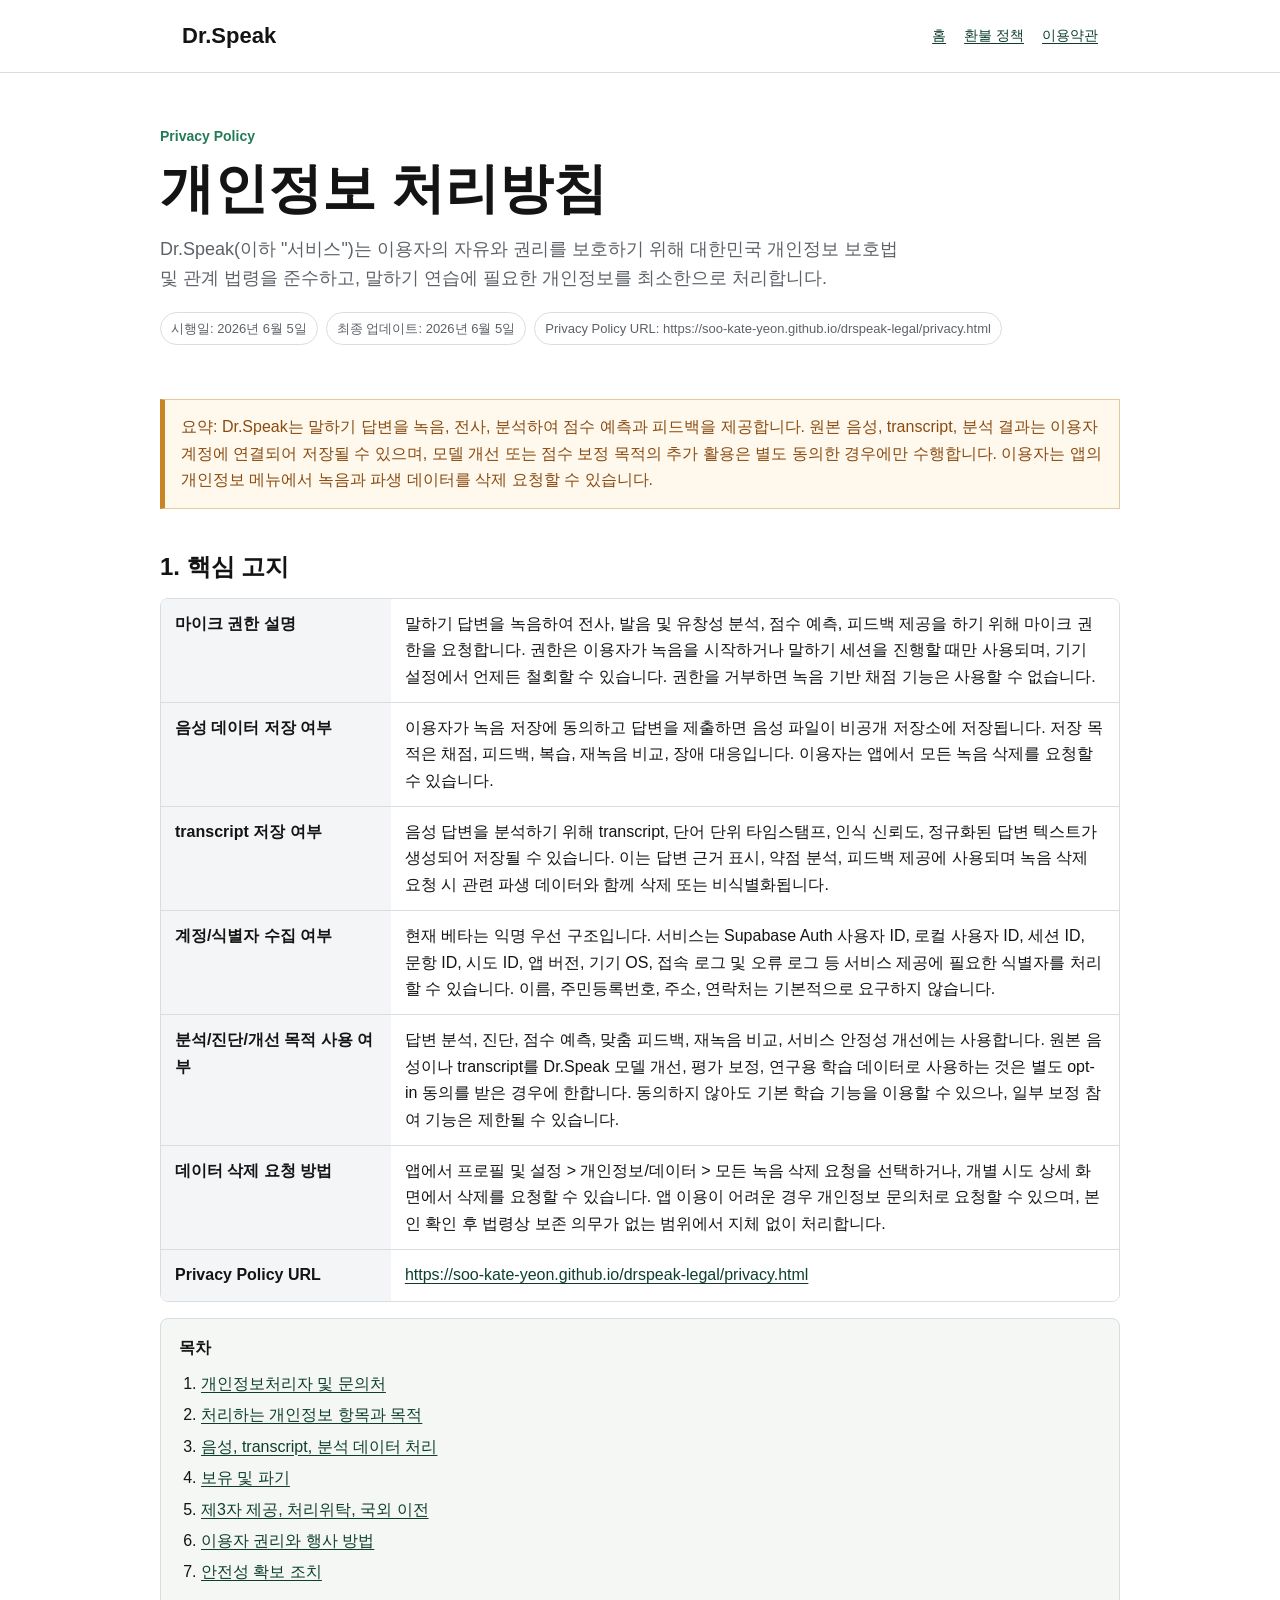
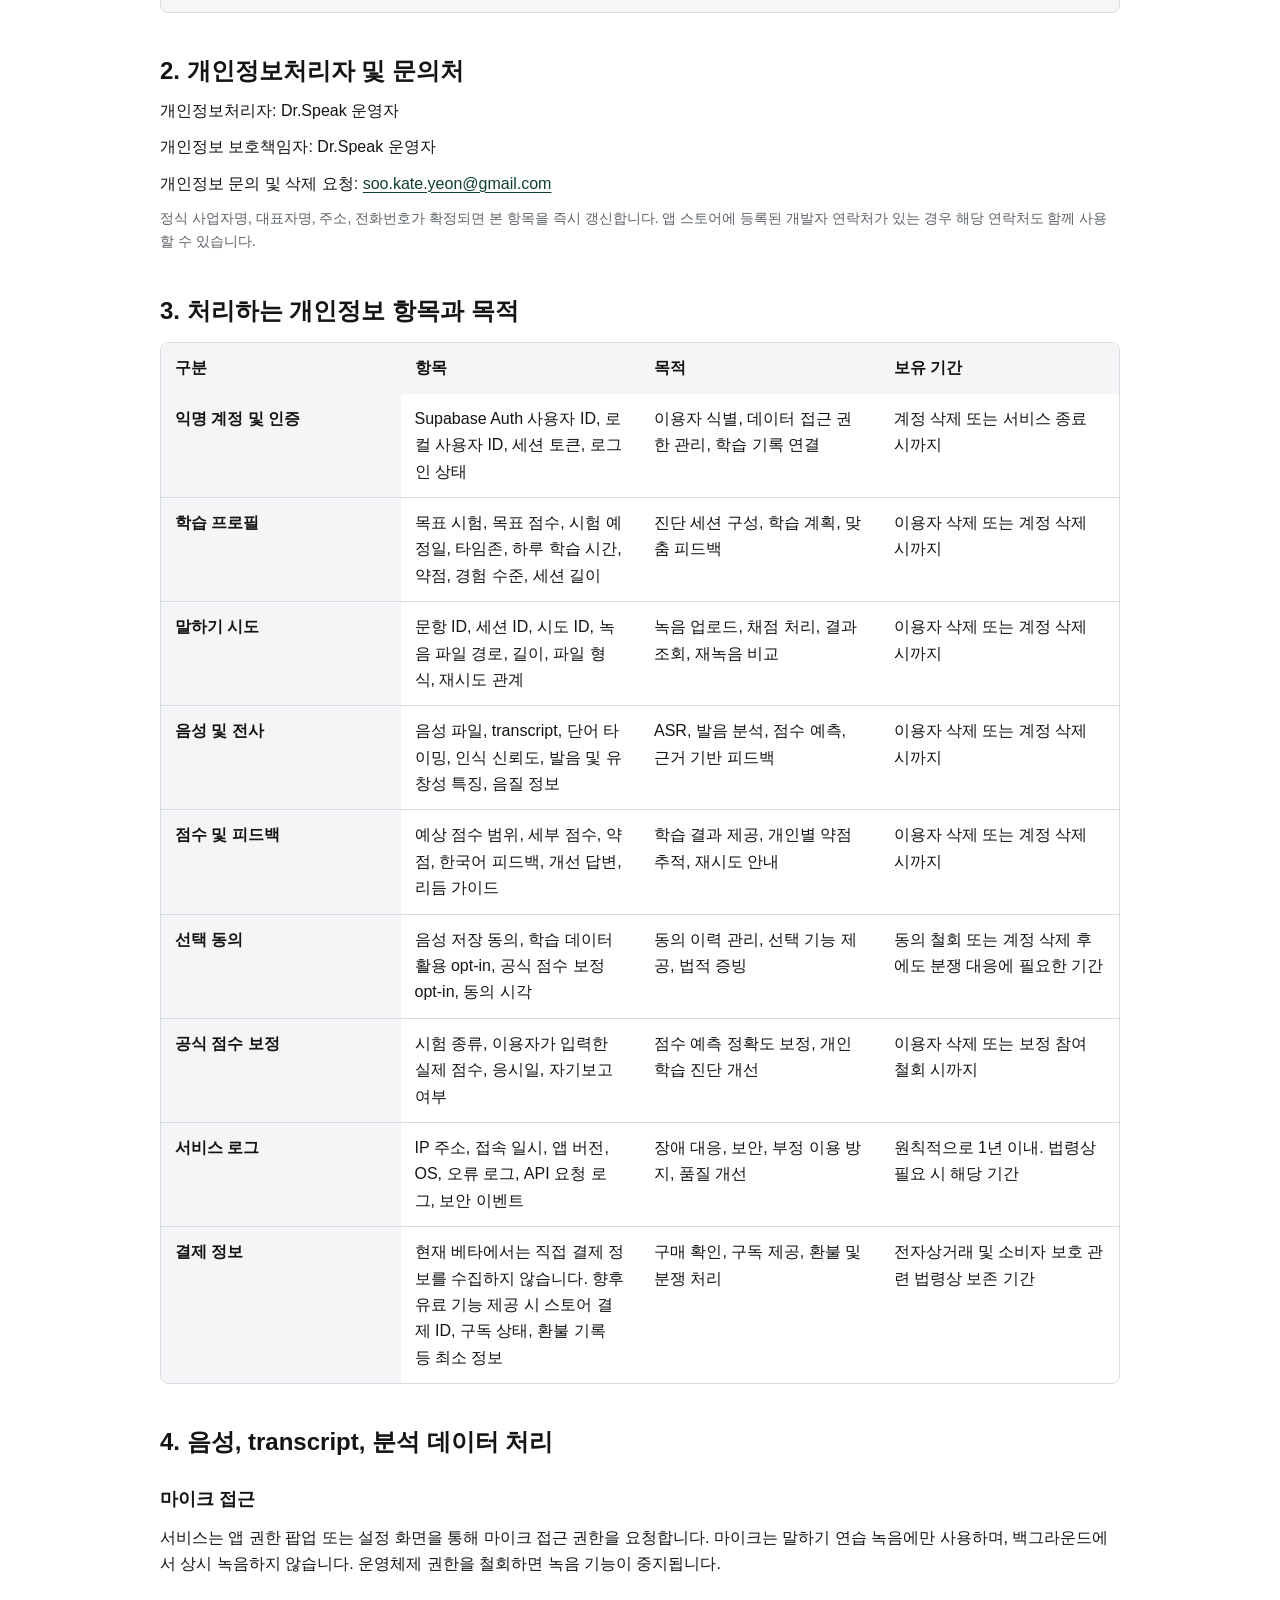
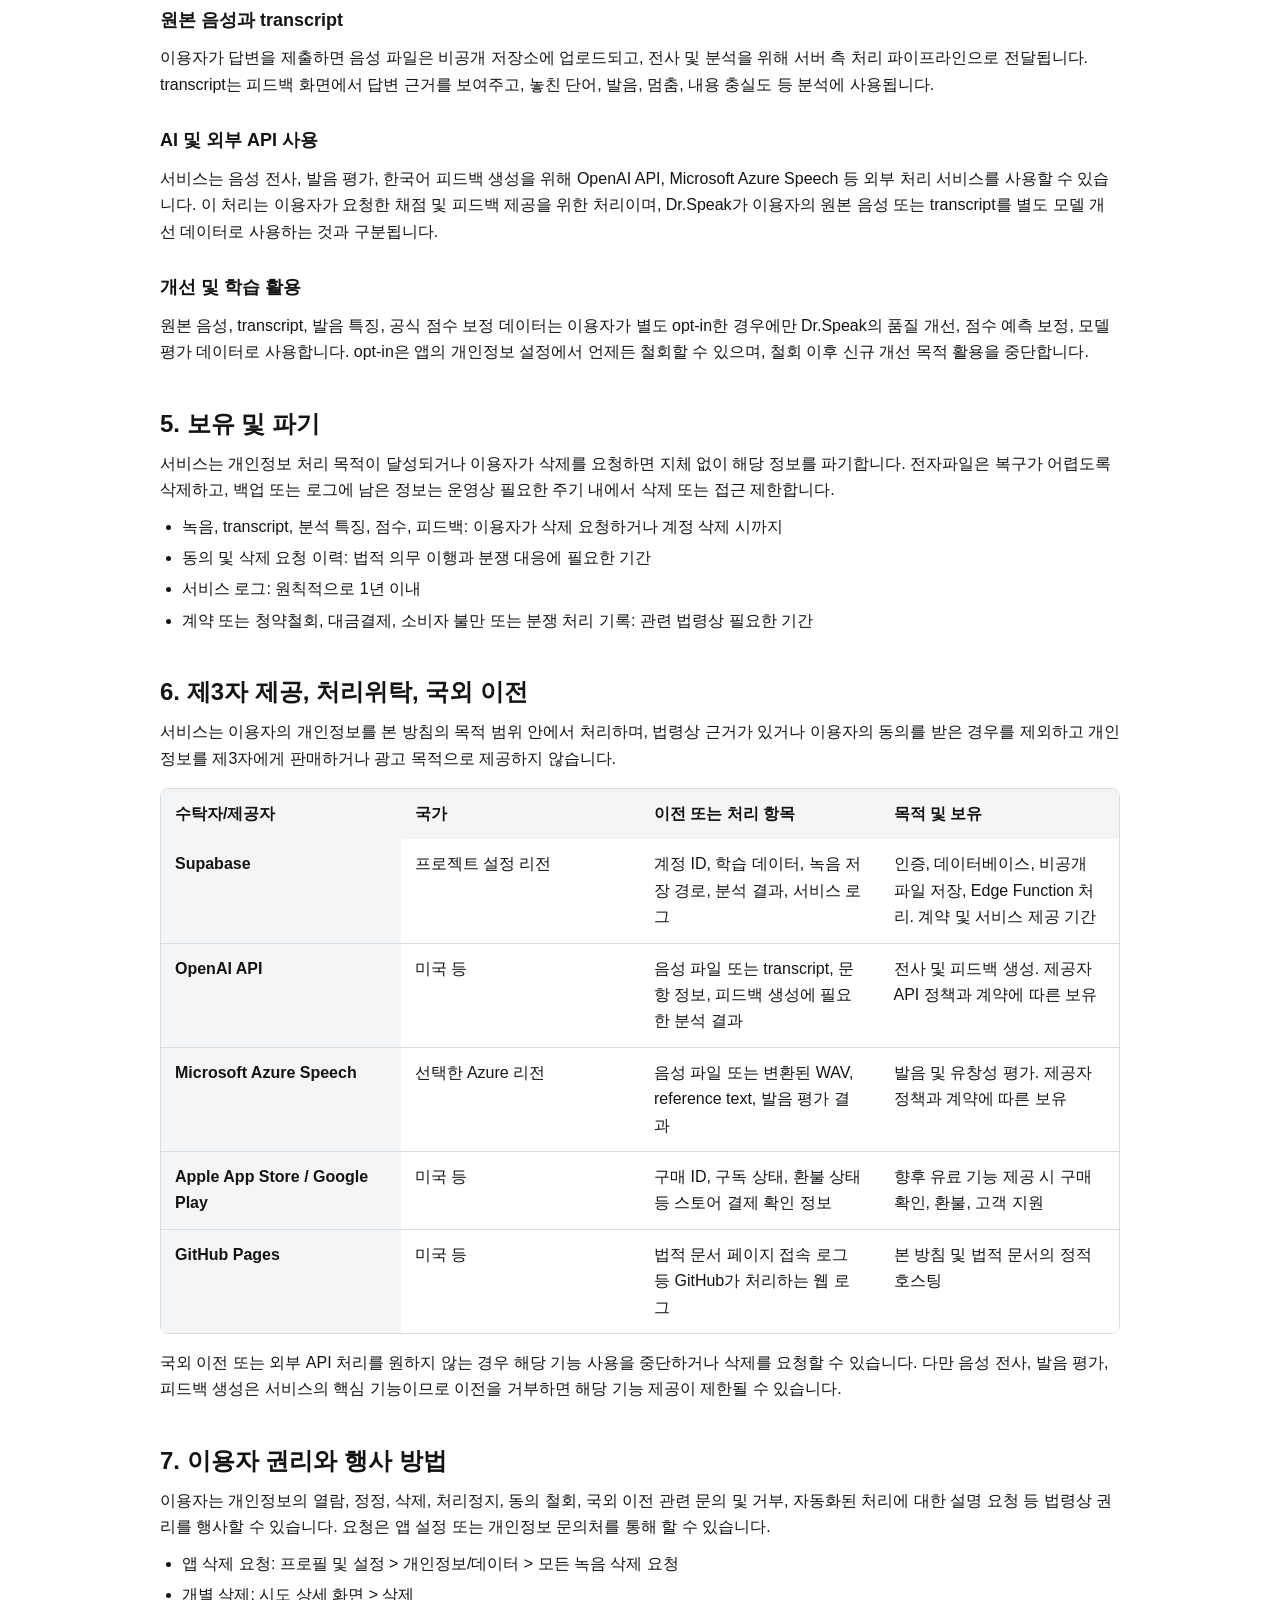
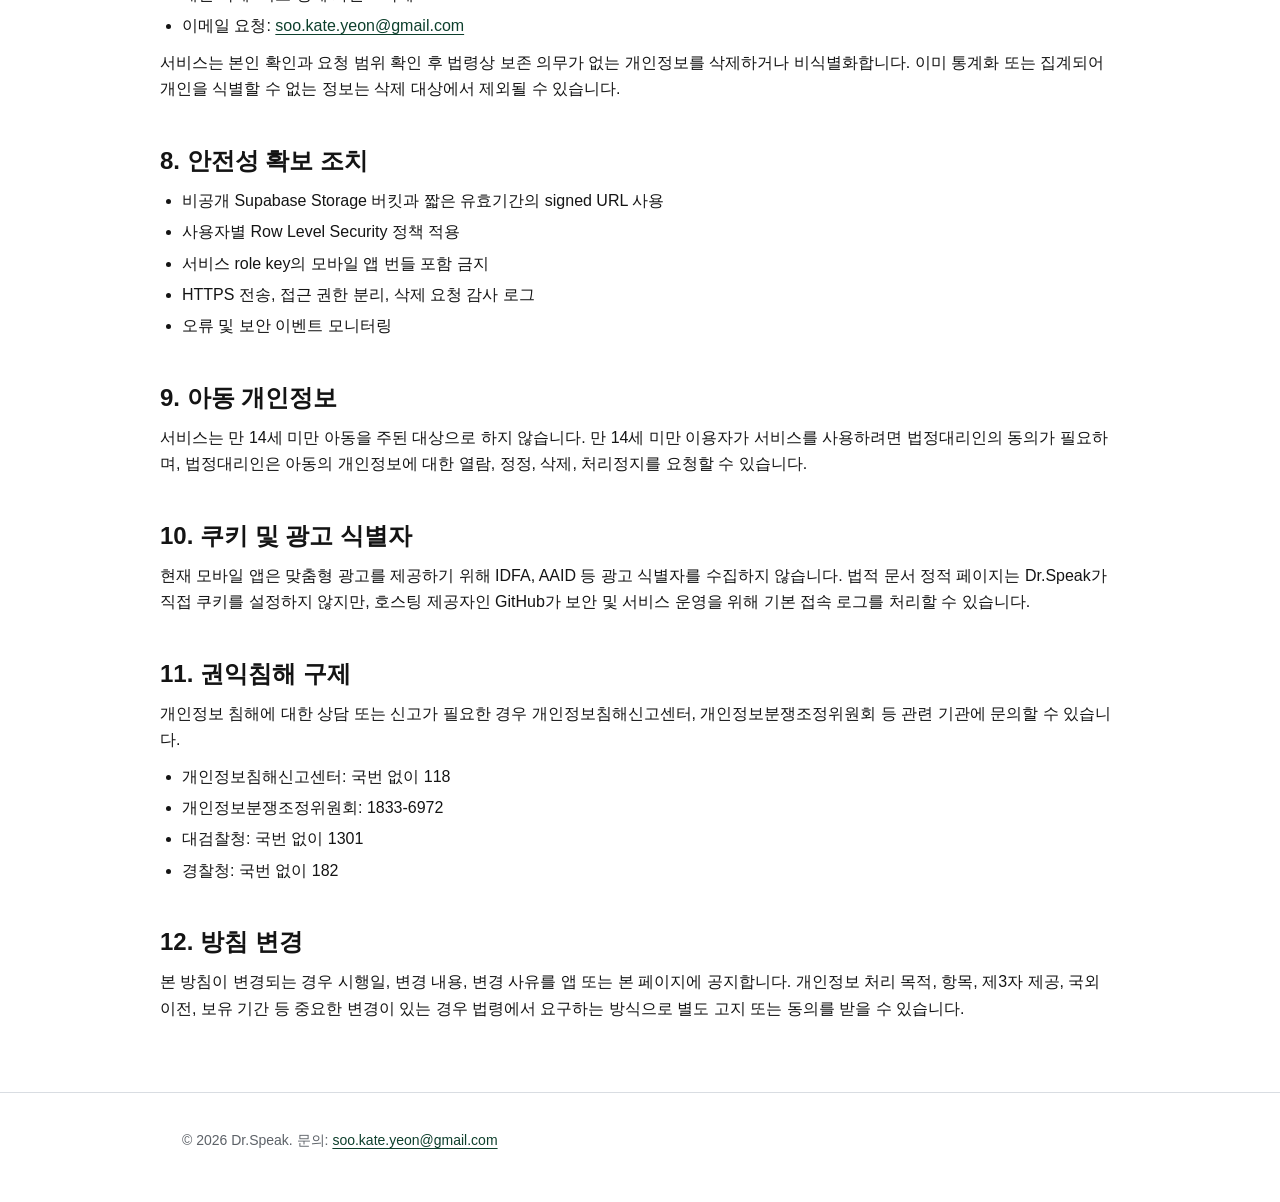
==== privacy.html @ ca350165 "Publish Dr.Speak legal pages" ====
<!DOCTYPE html>
<html lang="ko">
  <head>
    <meta charset="utf-8">
    <meta name="viewport" content="width=device-width, initial-scale=1">
    <title>Dr.Speak 개인정보 처리방침</title>
    <meta
      name="description"
      content="Dr.Speak 개인정보 처리방침: 마이크 권한, 음성 데이터, transcript, 계정 식별자, AI 분석 및 삭제 요청 안내">
    <link rel="stylesheet" href="./styles.css">
  </head>
  <body>
    <header class="site-header">
      <div class="wrap nav">
        <div class="brand">Dr.Speak</div>
        <nav class="nav-links" aria-label="법적 문서">
          <a href="./index.html">홈</a>
          <a href="./refund.html">환불 정책</a>
          <a href="./terms.html">이용약관</a>
        </nav>
      </div>
    </header>

    <main class="wrap doc">
      <section class="hero">
        <p class="eyebrow">Privacy Policy</p>
        <h1>개인정보 처리방침</h1>
        <p class="lede">
          Dr.Speak(이하 "서비스")는 이용자의 자유와 권리를 보호하기 위해
          대한민국 개인정보 보호법 및 관계 법령을 준수하고, 말하기 연습에 필요한
          개인정보를 최소한으로 처리합니다.
        </p>
        <div class="meta">
          <span class="pill">시행일: 2026년 6월 5일</span>
          <span class="pill">최종 업데이트: 2026년 6월 5일</span>
          <span class="pill">Privacy Policy URL: https://soo-kate-yeon.github.io/drspeak-legal/privacy.html</span>
        </div>
      </section>

      <section class="notice">
        요약: Dr.Speak는 말하기 답변을 녹음, 전사, 분석하여 점수 예측과 피드백을
        제공합니다. 원본 음성, transcript, 분석 결과는 이용자 계정에 연결되어
        저장될 수 있으며, 모델 개선 또는 점수 보정 목적의 추가 활용은 별도
        동의한 경우에만 수행합니다. 이용자는 앱의 개인정보 메뉴에서 녹음과
        파생 데이터를 삭제 요청할 수 있습니다.
      </section>

      <section>
        <h2>1. 핵심 고지</h2>
        <div class="table-wrap">
          <table>
            <tbody>
              <tr>
                <th scope="row">마이크 권한 설명</th>
                <td>
                  말하기 답변을 녹음하여 전사, 발음 및 유창성 분석, 점수 예측,
                  피드백 제공을 하기 위해 마이크 권한을 요청합니다. 권한은 이용자가
                  녹음을 시작하거나 말하기 세션을 진행할 때만 사용되며, 기기 설정에서
                  언제든 철회할 수 있습니다. 권한을 거부하면 녹음 기반 채점 기능은
                  사용할 수 없습니다.
                </td>
              </tr>
              <tr>
                <th scope="row">음성 데이터 저장 여부</th>
                <td>
                  이용자가 녹음 저장에 동의하고 답변을 제출하면 음성 파일이 비공개
                  저장소에 저장됩니다. 저장 목적은 채점, 피드백, 복습, 재녹음 비교,
                  장애 대응입니다. 이용자는 앱에서 모든 녹음 삭제를 요청할 수 있습니다.
                </td>
              </tr>
              <tr>
                <th scope="row">transcript 저장 여부</th>
                <td>
                  음성 답변을 분석하기 위해 transcript, 단어 단위 타임스탬프, 인식
                  신뢰도, 정규화된 답변 텍스트가 생성되어 저장될 수 있습니다. 이는
                  답변 근거 표시, 약점 분석, 피드백 제공에 사용되며 녹음 삭제 요청 시
                  관련 파생 데이터와 함께 삭제 또는 비식별화됩니다.
                </td>
              </tr>
              <tr>
                <th scope="row">계정/식별자 수집 여부</th>
                <td>
                  현재 베타는 익명 우선 구조입니다. 서비스는 Supabase Auth 사용자 ID,
                  로컬 사용자 ID, 세션 ID, 문항 ID, 시도 ID, 앱 버전, 기기 OS, 접속
                  로그 및 오류 로그 등 서비스 제공에 필요한 식별자를 처리할 수 있습니다.
                  이름, 주민등록번호, 주소, 연락처는 기본적으로 요구하지 않습니다.
                </td>
              </tr>
              <tr>
                <th scope="row">분석/진단/개선 목적 사용 여부</th>
                <td>
                  답변 분석, 진단, 점수 예측, 맞춤 피드백, 재녹음 비교, 서비스 안정성
                  개선에는 사용합니다. 원본 음성이나 transcript를 Dr.Speak 모델 개선,
                  평가 보정, 연구용 학습 데이터로 사용하는 것은 별도 opt-in 동의를
                  받은 경우에 한합니다. 동의하지 않아도 기본 학습 기능을 이용할 수
                  있으나, 일부 보정 참여 기능은 제한될 수 있습니다.
                </td>
              </tr>
              <tr>
                <th scope="row">데이터 삭제 요청 방법</th>
                <td>
                  앱에서 프로필 및 설정 &gt; 개인정보/데이터 &gt; 모든 녹음 삭제 요청을
                  선택하거나, 개별 시도 상세 화면에서 삭제를 요청할 수 있습니다. 앱
                  이용이 어려운 경우 개인정보 문의처로 요청할 수 있으며, 본인 확인 후
                  법령상 보존 의무가 없는 범위에서 지체 없이 처리합니다.
                </td>
              </tr>
              <tr>
                <th scope="row">Privacy Policy URL</th>
                <td>
                  <a href="https://soo-kate-yeon.github.io/drspeak-legal/privacy.html">
                    https://soo-kate-yeon.github.io/drspeak-legal/privacy.html
                  </a>
                </td>
              </tr>
            </tbody>
          </table>
        </div>
      </section>

      <nav class="toc" aria-label="목차">
        <strong>목차</strong>
        <ol>
          <li><a href="#controller">개인정보처리자 및 문의처</a></li>
          <li><a href="#items">처리하는 개인정보 항목과 목적</a></li>
          <li><a href="#voice">음성, transcript, 분석 데이터 처리</a></li>
          <li><a href="#retention">보유 및 파기</a></li>
          <li><a href="#third-party">제3자 제공, 처리위탁, 국외 이전</a></li>
          <li><a href="#rights">이용자 권리와 행사 방법</a></li>
          <li><a href="#security">안전성 확보 조치</a></li>
        </ol>
      </nav>

      <section id="controller">
        <h2>2. 개인정보처리자 및 문의처</h2>
        <p>
          개인정보처리자: Dr.Speak 운영자
        </p>
        <p>
          개인정보 보호책임자: Dr.Speak 운영자
        </p>
        <p>
          개인정보 문의 및 삭제 요청: <a href="mailto:soo.kate.yeon@gmail.com">soo.kate.yeon@gmail.com</a>
        </p>
        <p class="small">
          정식 사업자명, 대표자명, 주소, 전화번호가 확정되면 본 항목을 즉시
          갱신합니다. 앱 스토어에 등록된 개발자 연락처가 있는 경우 해당 연락처도
          함께 사용할 수 있습니다.
        </p>
      </section>

      <section id="items">
        <h2>3. 처리하는 개인정보 항목과 목적</h2>
        <div class="table-wrap">
          <table>
            <thead>
              <tr>
                <th scope="col">구분</th>
                <th scope="col">항목</th>
                <th scope="col">목적</th>
                <th scope="col">보유 기간</th>
              </tr>
            </thead>
            <tbody>
              <tr>
                <th scope="row">익명 계정 및 인증</th>
                <td>Supabase Auth 사용자 ID, 로컬 사용자 ID, 세션 토큰, 로그인 상태</td>
                <td>이용자 식별, 데이터 접근 권한 관리, 학습 기록 연결</td>
                <td>계정 삭제 또는 서비스 종료 시까지</td>
              </tr>
              <tr>
                <th scope="row">학습 프로필</th>
                <td>목표 시험, 목표 점수, 시험 예정일, 타임존, 하루 학습 시간, 약점, 경험 수준, 세션 길이</td>
                <td>진단 세션 구성, 학습 계획, 맞춤 피드백</td>
                <td>이용자 삭제 또는 계정 삭제 시까지</td>
              </tr>
              <tr>
                <th scope="row">말하기 시도</th>
                <td>문항 ID, 세션 ID, 시도 ID, 녹음 파일 경로, 길이, 파일 형식, 재시도 관계</td>
                <td>녹음 업로드, 채점 처리, 결과 조회, 재녹음 비교</td>
                <td>이용자 삭제 또는 계정 삭제 시까지</td>
              </tr>
              <tr>
                <th scope="row">음성 및 전사</th>
                <td>음성 파일, transcript, 단어 타이밍, 인식 신뢰도, 발음 및 유창성 특징, 음질 정보</td>
                <td>ASR, 발음 분석, 점수 예측, 근거 기반 피드백</td>
                <td>이용자 삭제 또는 계정 삭제 시까지</td>
              </tr>
              <tr>
                <th scope="row">점수 및 피드백</th>
                <td>예상 점수 범위, 세부 점수, 약점, 한국어 피드백, 개선 답변, 리듬 가이드</td>
                <td>학습 결과 제공, 개인별 약점 추적, 재시도 안내</td>
                <td>이용자 삭제 또는 계정 삭제 시까지</td>
              </tr>
              <tr>
                <th scope="row">선택 동의</th>
                <td>음성 저장 동의, 학습 데이터 활용 opt-in, 공식 점수 보정 opt-in, 동의 시각</td>
                <td>동의 이력 관리, 선택 기능 제공, 법적 증빙</td>
                <td>동의 철회 또는 계정 삭제 후에도 분쟁 대응에 필요한 기간</td>
              </tr>
              <tr>
                <th scope="row">공식 점수 보정</th>
                <td>시험 종류, 이용자가 입력한 실제 점수, 응시일, 자기보고 여부</td>
                <td>점수 예측 정확도 보정, 개인 학습 진단 개선</td>
                <td>이용자 삭제 또는 보정 참여 철회 시까지</td>
              </tr>
              <tr>
                <th scope="row">서비스 로그</th>
                <td>IP 주소, 접속 일시, 앱 버전, OS, 오류 로그, API 요청 로그, 보안 이벤트</td>
                <td>장애 대응, 보안, 부정 이용 방지, 품질 개선</td>
                <td>원칙적으로 1년 이내. 법령상 필요 시 해당 기간</td>
              </tr>
              <tr>
                <th scope="row">결제 정보</th>
                <td>현재 베타에서는 직접 결제 정보를 수집하지 않습니다. 향후 유료 기능 제공 시 스토어 결제 ID, 구독 상태, 환불 기록 등 최소 정보</td>
                <td>구매 확인, 구독 제공, 환불 및 분쟁 처리</td>
                <td>전자상거래 및 소비자 보호 관련 법령상 보존 기간</td>
              </tr>
            </tbody>
          </table>
        </div>
      </section>

      <section id="voice">
        <h2>4. 음성, transcript, 분석 데이터 처리</h2>
        <h3>마이크 접근</h3>
        <p>
          서비스는 앱 권한 팝업 또는 설정 화면을 통해 마이크 접근 권한을 요청합니다.
          마이크는 말하기 연습 녹음에만 사용하며, 백그라운드에서 상시 녹음하지
          않습니다. 운영체제 권한을 철회하면 녹음 기능이 중지됩니다.
        </p>

        <h3>원본 음성과 transcript</h3>
        <p>
          이용자가 답변을 제출하면 음성 파일은 비공개 저장소에 업로드되고, 전사 및
          분석을 위해 서버 측 처리 파이프라인으로 전달됩니다. transcript는 피드백
          화면에서 답변 근거를 보여주고, 놓친 단어, 발음, 멈춤, 내용 충실도 등
          분석에 사용됩니다.
        </p>

        <h3>AI 및 외부 API 사용</h3>
        <p>
          서비스는 음성 전사, 발음 평가, 한국어 피드백 생성을 위해 OpenAI API,
          Microsoft Azure Speech 등 외부 처리 서비스를 사용할 수 있습니다. 이 처리는
          이용자가 요청한 채점 및 피드백 제공을 위한 처리이며, Dr.Speak가 이용자의
          원본 음성 또는 transcript를 별도 모델 개선 데이터로 사용하는 것과 구분됩니다.
        </p>

        <h3>개선 및 학습 활용</h3>
        <p>
          원본 음성, transcript, 발음 특징, 공식 점수 보정 데이터는 이용자가 별도
          opt-in한 경우에만 Dr.Speak의 품질 개선, 점수 예측 보정, 모델 평가 데이터로
          사용합니다. opt-in은 앱의 개인정보 설정에서 언제든 철회할 수 있으며, 철회
          이후 신규 개선 목적 활용을 중단합니다.
        </p>
      </section>

      <section id="retention">
        <h2>5. 보유 및 파기</h2>
        <p>
          서비스는 개인정보 처리 목적이 달성되거나 이용자가 삭제를 요청하면 지체 없이
          해당 정보를 파기합니다. 전자파일은 복구가 어렵도록 삭제하고, 백업 또는 로그에
          남은 정보는 운영상 필요한 주기 내에서 삭제 또는 접근 제한합니다.
        </p>
        <ul>
          <li>녹음, transcript, 분석 특징, 점수, 피드백: 이용자가 삭제 요청하거나 계정 삭제 시까지</li>
          <li>동의 및 삭제 요청 이력: 법적 의무 이행과 분쟁 대응에 필요한 기간</li>
          <li>서비스 로그: 원칙적으로 1년 이내</li>
          <li>계약 또는 청약철회, 대금결제, 소비자 불만 또는 분쟁 처리 기록: 관련 법령상 필요한 기간</li>
        </ul>
      </section>

      <section id="third-party">
        <h2>6. 제3자 제공, 처리위탁, 국외 이전</h2>
        <p>
          서비스는 이용자의 개인정보를 본 방침의 목적 범위 안에서 처리하며, 법령상
          근거가 있거나 이용자의 동의를 받은 경우를 제외하고 개인정보를 제3자에게
          판매하거나 광고 목적으로 제공하지 않습니다.
        </p>
        <div class="table-wrap">
          <table>
            <thead>
              <tr>
                <th scope="col">수탁자/제공자</th>
                <th scope="col">국가</th>
                <th scope="col">이전 또는 처리 항목</th>
                <th scope="col">목적 및 보유</th>
              </tr>
            </thead>
            <tbody>
              <tr>
                <th scope="row">Supabase</th>
                <td>프로젝트 설정 리전</td>
                <td>계정 ID, 학습 데이터, 녹음 저장 경로, 분석 결과, 서비스 로그</td>
                <td>인증, 데이터베이스, 비공개 파일 저장, Edge Function 처리. 계약 및 서비스 제공 기간</td>
              </tr>
              <tr>
                <th scope="row">OpenAI API</th>
                <td>미국 등</td>
                <td>음성 파일 또는 transcript, 문항 정보, 피드백 생성에 필요한 분석 결과</td>
                <td>전사 및 피드백 생성. 제공자 API 정책과 계약에 따른 보유</td>
              </tr>
              <tr>
                <th scope="row">Microsoft Azure Speech</th>
                <td>선택한 Azure 리전</td>
                <td>음성 파일 또는 변환된 WAV, reference text, 발음 평가 결과</td>
                <td>발음 및 유창성 평가. 제공자 정책과 계약에 따른 보유</td>
              </tr>
              <tr>
                <th scope="row">Apple App Store / Google Play</th>
                <td>미국 등</td>
                <td>구매 ID, 구독 상태, 환불 상태 등 스토어 결제 확인 정보</td>
                <td>향후 유료 기능 제공 시 구매 확인, 환불, 고객 지원</td>
              </tr>
              <tr>
                <th scope="row">GitHub Pages</th>
                <td>미국 등</td>
                <td>법적 문서 페이지 접속 로그 등 GitHub가 처리하는 웹 로그</td>
                <td>본 방침 및 법적 문서의 정적 호스팅</td>
              </tr>
            </tbody>
          </table>
        </div>
        <p>
          국외 이전 또는 외부 API 처리를 원하지 않는 경우 해당 기능 사용을 중단하거나
          삭제를 요청할 수 있습니다. 다만 음성 전사, 발음 평가, 피드백 생성은 서비스의
          핵심 기능이므로 이전을 거부하면 해당 기능 제공이 제한될 수 있습니다.
        </p>
      </section>

      <section id="rights">
        <h2>7. 이용자 권리와 행사 방법</h2>
        <p>
          이용자는 개인정보의 열람, 정정, 삭제, 처리정지, 동의 철회, 국외 이전 관련
          문의 및 거부, 자동화된 처리에 대한 설명 요청 등 법령상 권리를 행사할 수
          있습니다. 요청은 앱 설정 또는 개인정보 문의처를 통해 할 수 있습니다.
        </p>
        <ul>
          <li>앱 삭제 요청: 프로필 및 설정 &gt; 개인정보/데이터 &gt; 모든 녹음 삭제 요청</li>
          <li>개별 삭제: 시도 상세 화면 &gt; 삭제</li>
          <li>이메일 요청: <a href="mailto:soo.kate.yeon@gmail.com">soo.kate.yeon@gmail.com</a></li>
        </ul>
        <p>
          서비스는 본인 확인과 요청 범위 확인 후 법령상 보존 의무가 없는 개인정보를
          삭제하거나 비식별화합니다. 이미 통계화 또는 집계되어 개인을 식별할 수 없는
          정보는 삭제 대상에서 제외될 수 있습니다.
        </p>
      </section>

      <section id="security">
        <h2>8. 안전성 확보 조치</h2>
        <ul>
          <li>비공개 Supabase Storage 버킷과 짧은 유효기간의 signed URL 사용</li>
          <li>사용자별 Row Level Security 정책 적용</li>
          <li>서비스 role key의 모바일 앱 번들 포함 금지</li>
          <li>HTTPS 전송, 접근 권한 분리, 삭제 요청 감사 로그</li>
          <li>오류 및 보안 이벤트 모니터링</li>
        </ul>
      </section>

      <section>
        <h2>9. 아동 개인정보</h2>
        <p>
          서비스는 만 14세 미만 아동을 주된 대상으로 하지 않습니다. 만 14세 미만
          이용자가 서비스를 사용하려면 법정대리인의 동의가 필요하며, 법정대리인은
          아동의 개인정보에 대한 열람, 정정, 삭제, 처리정지를 요청할 수 있습니다.
        </p>
      </section>

      <section>
        <h2>10. 쿠키 및 광고 식별자</h2>
        <p>
          현재 모바일 앱은 맞춤형 광고를 제공하기 위해 IDFA, AAID 등 광고 식별자를
          수집하지 않습니다. 법적 문서 정적 페이지는 Dr.Speak가 직접 쿠키를 설정하지
          않지만, 호스팅 제공자인 GitHub가 보안 및 서비스 운영을 위해 기본 접속 로그를
          처리할 수 있습니다.
        </p>
      </section>

      <section>
        <h2>11. 권익침해 구제</h2>
        <p>
          개인정보 침해에 대한 상담 또는 신고가 필요한 경우 개인정보침해신고센터,
          개인정보분쟁조정위원회 등 관련 기관에 문의할 수 있습니다.
        </p>
        <ul>
          <li>개인정보침해신고센터: 국번 없이 118</li>
          <li>개인정보분쟁조정위원회: 1833-6972</li>
          <li>대검찰청: 국번 없이 1301</li>
          <li>경찰청: 국번 없이 182</li>
        </ul>
      </section>

      <section>
        <h2>12. 방침 변경</h2>
        <p>
          본 방침이 변경되는 경우 시행일, 변경 내용, 변경 사유를 앱 또는 본 페이지에
          공지합니다. 개인정보 처리 목적, 항목, 제3자 제공, 국외 이전, 보유 기간 등
          중요한 변경이 있는 경우 법령에서 요구하는 방식으로 별도 고지 또는 동의를
          받을 수 있습니다.
        </p>
      </section>
    </main>

    <footer class="footer">
      <div class="wrap">
        <p>© 2026 Dr.Speak. 문의: <a href="mailto:soo.kate.yeon@gmail.com">soo.kate.yeon@gmail.com</a></p>
      </div>
    </footer>
  </body>
</html>
---- styles.css ----
:root {
  color-scheme: light;
  --ink: #141414;
  --muted: #5d6268;
  --line: #d9dde2;
  --paper: #ffffff;
  --soft: #f5f7f4;
  --accent: #237a57;
  --accent-ink: #0d3f2c;
  --warn: #8a4b10;
  --max: 960px;
}

* {
  box-sizing: border-box;
}

html {
  font-family:
    -apple-system, BlinkMacSystemFont, "Apple SD Gothic Neo", "Noto Sans KR",
    "Segoe UI", sans-serif;
  line-height: 1.65;
  color: var(--ink);
  background: var(--paper);
}

body {
  margin: 0;
}

a {
  color: var(--accent-ink);
  text-decoration-thickness: 1px;
  text-underline-offset: 3px;
}

.site-header {
  border-bottom: 1px solid var(--line);
  background: var(--paper);
}

.wrap {
  max-width: var(--max);
  margin: 0 auto;
  padding: 0 22px;
}

.nav {
  display: flex;
  align-items: center;
  justify-content: space-between;
  gap: 16px;
  min-height: 72px;
}

.brand {
  font-size: 22px;
  font-weight: 800;
  letter-spacing: 0;
}

.nav-links {
  display: flex;
  flex-wrap: wrap;
  gap: 12px 18px;
  font-size: 14px;
}

.hero {
  padding: 52px 0 30px;
}

.eyebrow {
  margin: 0 0 10px;
  color: var(--accent);
  font-weight: 700;
  font-size: 14px;
}

h1 {
  margin: 0;
  font-size: clamp(32px, 6vw, 54px);
  line-height: 1.12;
  letter-spacing: 0;
}

h2 {
  margin: 42px 0 12px;
  font-size: 24px;
  line-height: 1.3;
  letter-spacing: 0;
}

h3 {
  margin: 28px 0 8px;
  font-size: 18px;
  letter-spacing: 0;
}

p {
  margin: 10px 0;
}

ul,
ol {
  margin: 10px 0 10px 22px;
  padding: 0;
}

li {
  margin: 5px 0;
}

.lede {
  max-width: 760px;
  margin-top: 16px;
  color: var(--muted);
  font-size: 18px;
}

.meta {
  display: flex;
  flex-wrap: wrap;
  gap: 8px;
  margin-top: 18px;
}

.pill {
  display: inline-flex;
  align-items: center;
  border: 1px solid var(--line);
  border-radius: 999px;
  padding: 5px 10px;
  font-size: 13px;
  color: var(--muted);
  background: #fff;
}

.notice {
  margin: 24px 0;
  border: 1px solid #e5c99b;
  border-left: 5px solid #c78523;
  padding: 14px 16px;
  color: var(--warn);
  background: #fff8ed;
}

.summary-grid {
  display: grid;
  grid-template-columns: repeat(3, minmax(0, 1fr));
  gap: 14px;
  margin: 28px 0;
}

.card {
  border: 1px solid var(--line);
  border-radius: 8px;
  padding: 18px;
  background: var(--soft);
}

.card h2,
.card h3 {
  margin-top: 0;
}

.doc {
  padding: 0 0 60px;
}

.toc {
  border: 1px solid var(--line);
  border-radius: 8px;
  padding: 16px 18px;
  background: var(--soft);
}

.toc strong {
  display: block;
  margin-bottom: 8px;
}

.table-wrap {
  width: 100%;
  overflow-x: auto;
  margin: 16px 0;
  border: 1px solid var(--line);
  border-radius: 8px;
}

table {
  width: 100%;
  border-collapse: collapse;
  min-width: 720px;
  background: #fff;
}

th,
td {
  padding: 12px 14px;
  border-bottom: 1px solid var(--line);
  vertical-align: top;
  text-align: left;
}

th {
  width: 24%;
  background: #f3f5f6;
  font-weight: 700;
}

tr:last-child th,
tr:last-child td {
  border-bottom: 0;
}

.footer {
  border-top: 1px solid var(--line);
  padding: 26px 0 40px;
  color: var(--muted);
  font-size: 14px;
}

.small {
  color: var(--muted);
  font-size: 14px;
}

@media (max-width: 760px) {
  .nav {
    align-items: flex-start;
    flex-direction: column;
    padding: 18px 0;
  }

  .summary-grid {
    grid-template-columns: 1fr;
  }

  .hero {
    padding-top: 34px;
  }
}
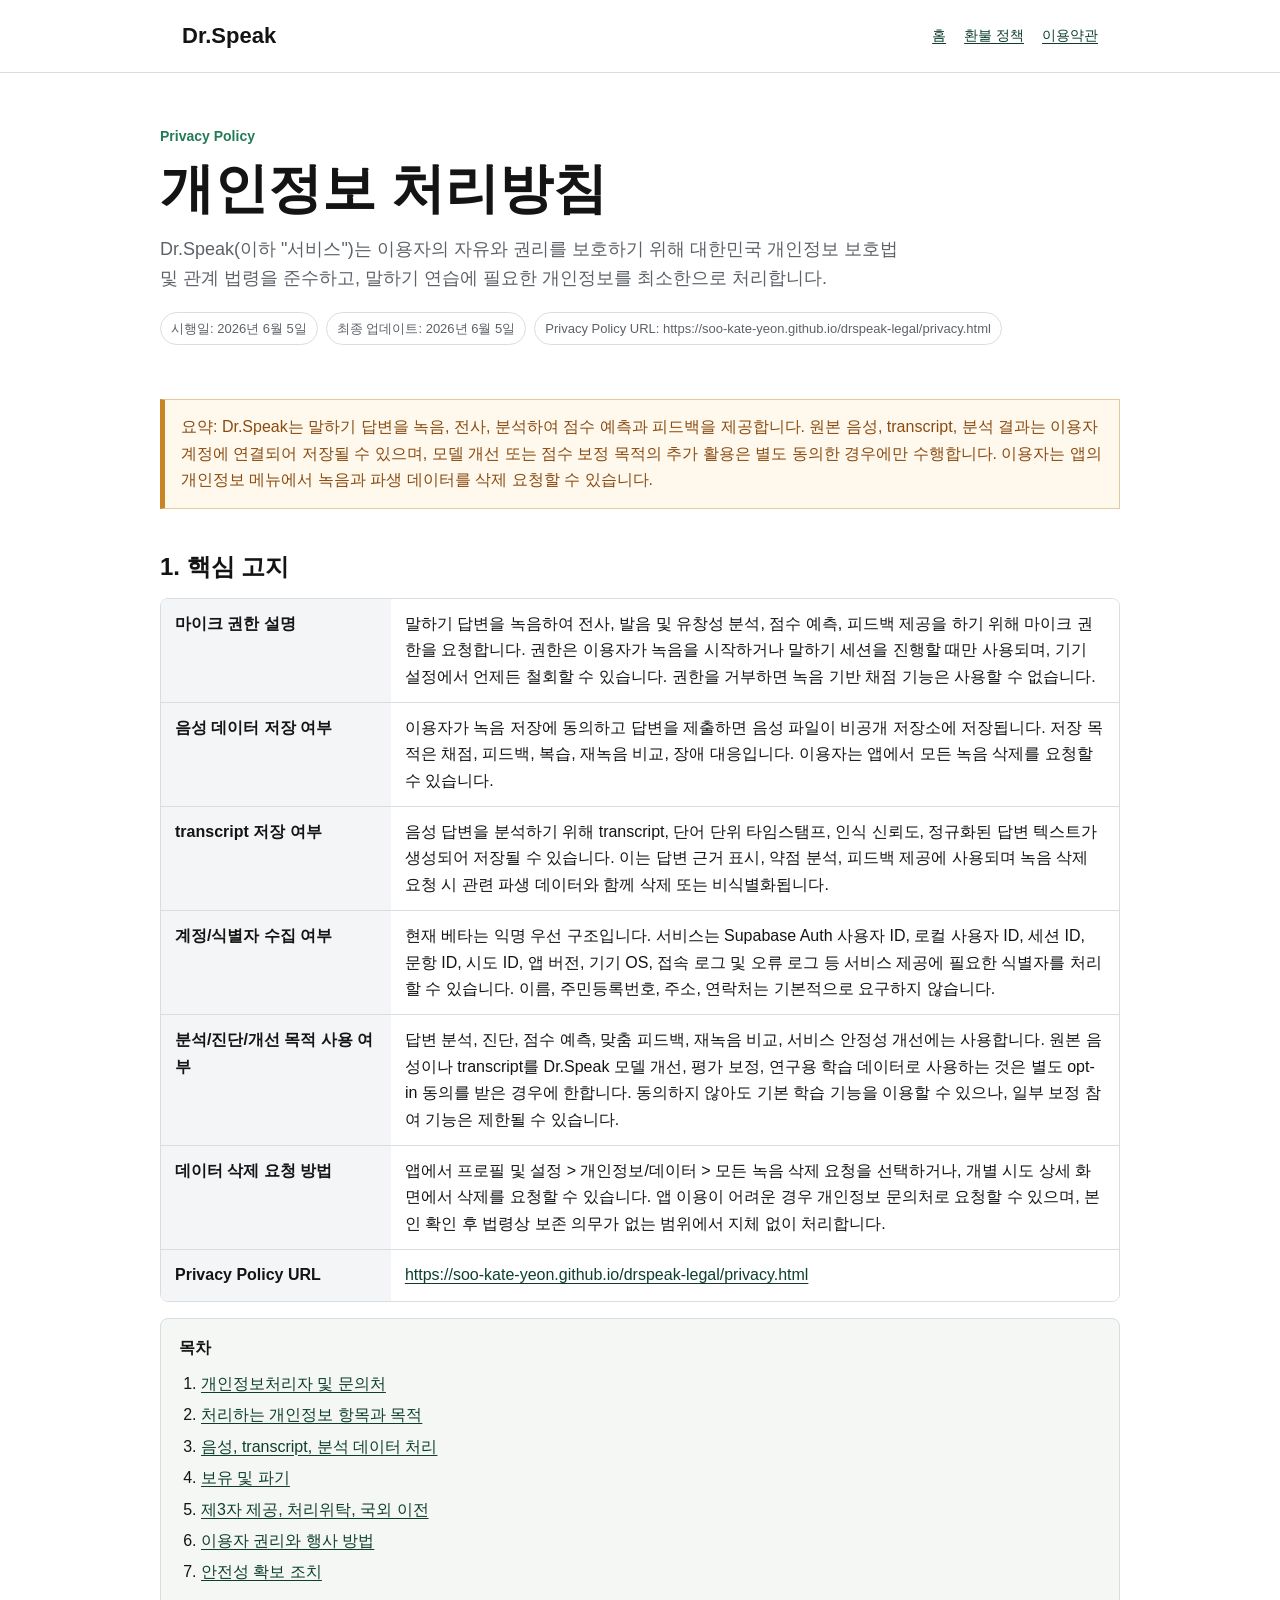
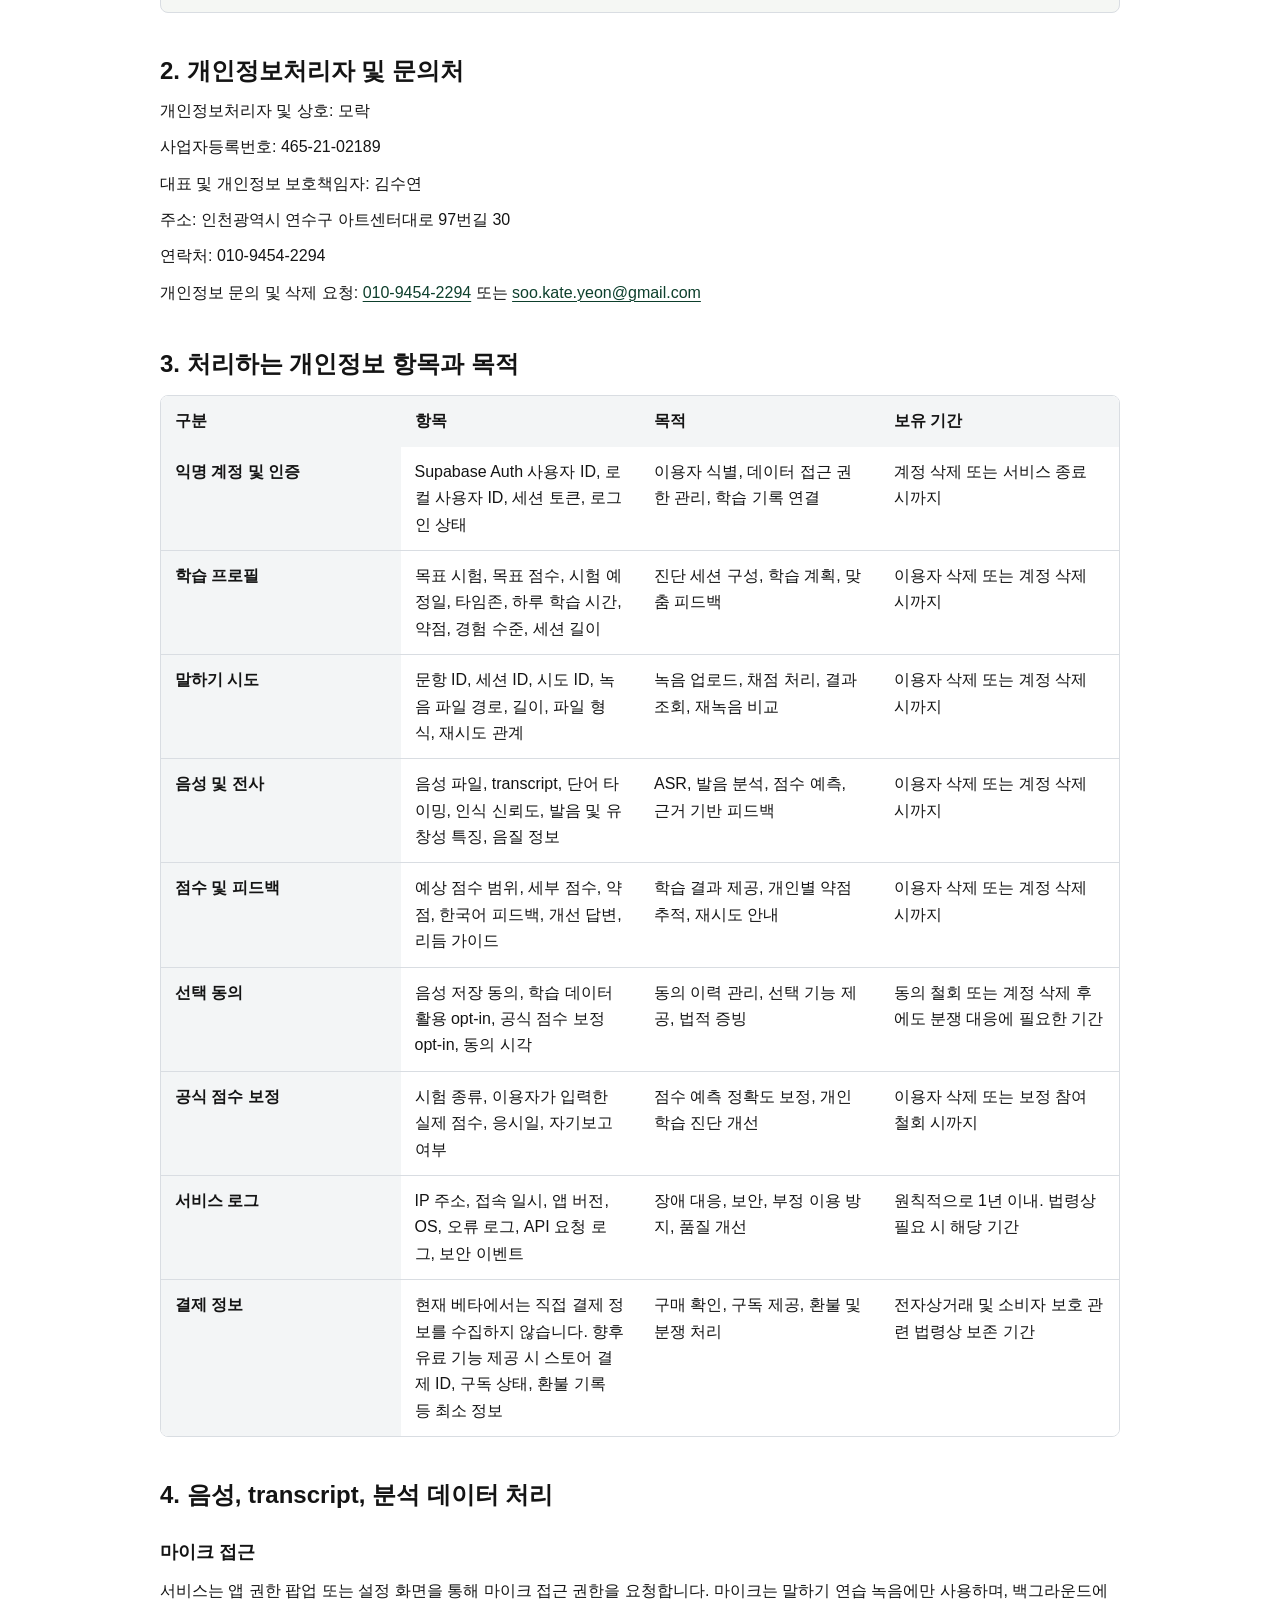
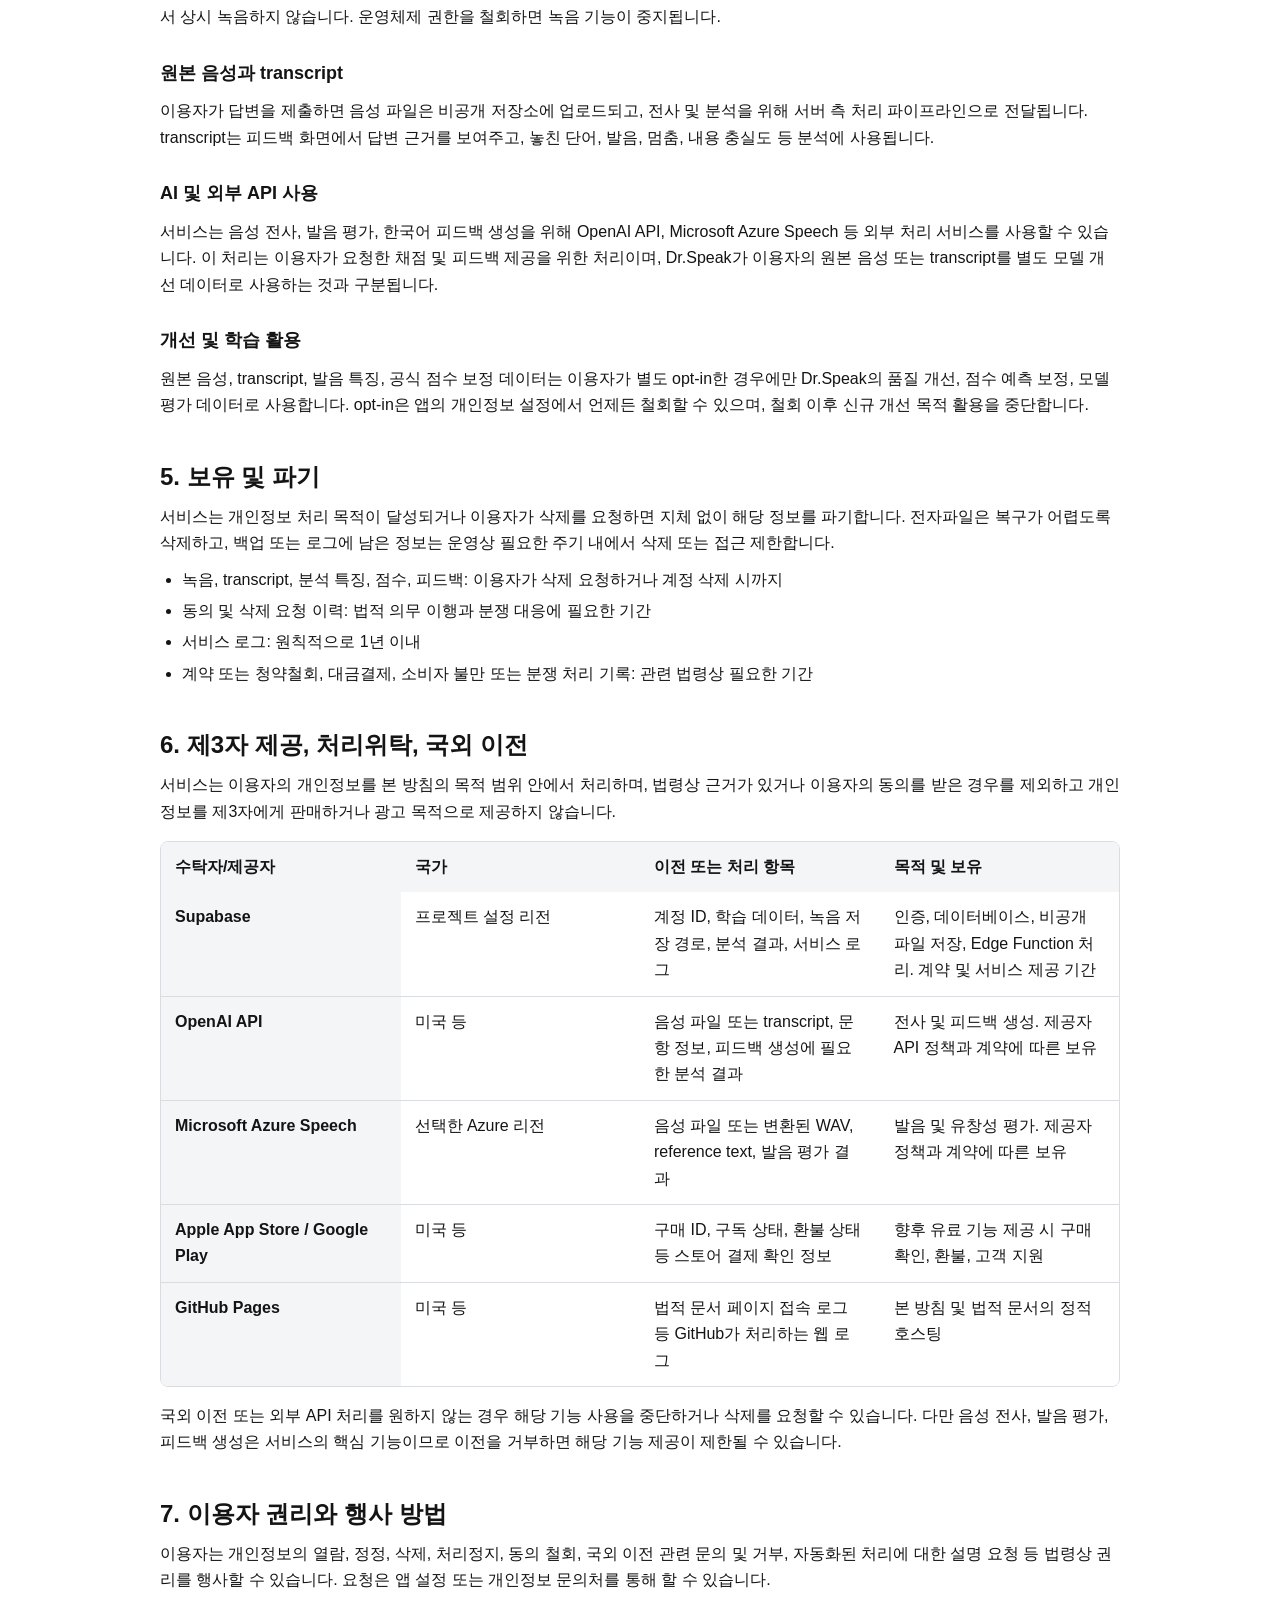
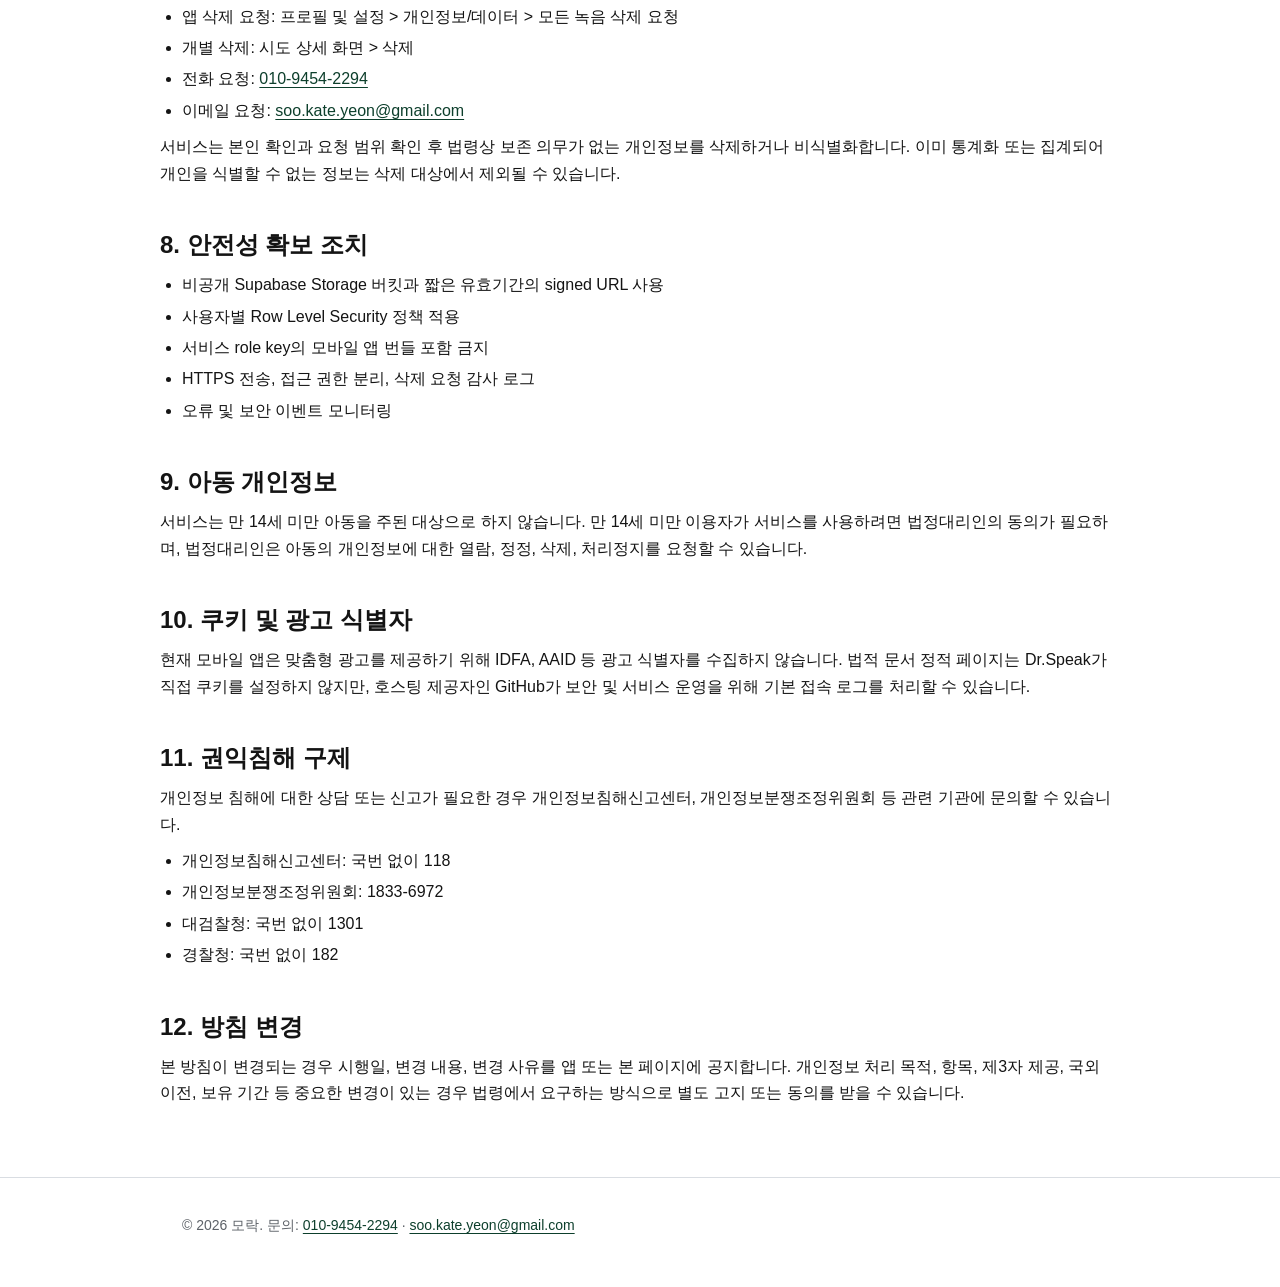
==== commit 35413fba: "Update business operator details" ====
--- a/privacy.html
+++ b/privacy.html
@@ -134,18 +134,24 @@
       <section id="controller">
         <h2>2. 개인정보처리자 및 문의처</h2>
         <p>
-          개인정보처리자: Dr.Speak 운영자
-        </p>
-        <p>
-          개인정보 보호책임자: Dr.Speak 운영자
-        </p>
-        <p>
-          개인정보 문의 및 삭제 요청: <a href="mailto:soo.kate.yeon@gmail.com">soo.kate.yeon@gmail.com</a>
-        </p>
-        <p class="small">
-          정식 사업자명, 대표자명, 주소, 전화번호가 확정되면 본 항목을 즉시
-          갱신합니다. 앱 스토어에 등록된 개발자 연락처가 있는 경우 해당 연락처도
-          함께 사용할 수 있습니다.
+          개인정보처리자 및 상호: 모락
+        </p>
+        <p>
+          사업자등록번호: 465-21-02189
+        </p>
+        <p>
+          대표 및 개인정보 보호책임자: 김수연
+        </p>
+        <p>
+          주소: 인천광역시 연수구 아트센터대로 97번길 30
+        </p>
+        <p>
+          연락처: 010&#8209;9454&#8209;2294
+        </p>
+        <p>
+          개인정보 문의 및 삭제 요청:
+          <a href="tel:+821094542294">010&#8209;9454&#8209;2294</a> 또는
+          <a href="mailto:soo.kate.yeon@gmail.com">soo.kate.yeon@gmail.com</a>
         </p>
       </section>
 
@@ -338,6 +344,7 @@
         <ul>
           <li>앱 삭제 요청: 프로필 및 설정 &gt; 개인정보/데이터 &gt; 모든 녹음 삭제 요청</li>
           <li>개별 삭제: 시도 상세 화면 &gt; 삭제</li>
+          <li>전화 요청: <a href="tel:+821094542294">010&#8209;9454&#8209;2294</a></li>
           <li>이메일 요청: <a href="mailto:soo.kate.yeon@gmail.com">soo.kate.yeon@gmail.com</a></li>
         </ul>
         <p>
@@ -404,7 +411,7 @@
 
     <footer class="footer">
       <div class="wrap">
-        <p>© 2026 Dr.Speak. 문의: <a href="mailto:soo.kate.yeon@gmail.com">soo.kate.yeon@gmail.com</a></p>
+        <p>© 2026 모락. 문의: <a href="tel:+821094542294">010&#8209;9454&#8209;2294</a> · <a href="mailto:soo.kate.yeon@gmail.com">soo.kate.yeon@gmail.com</a></p>
       </div>
     </footer>
   </body>
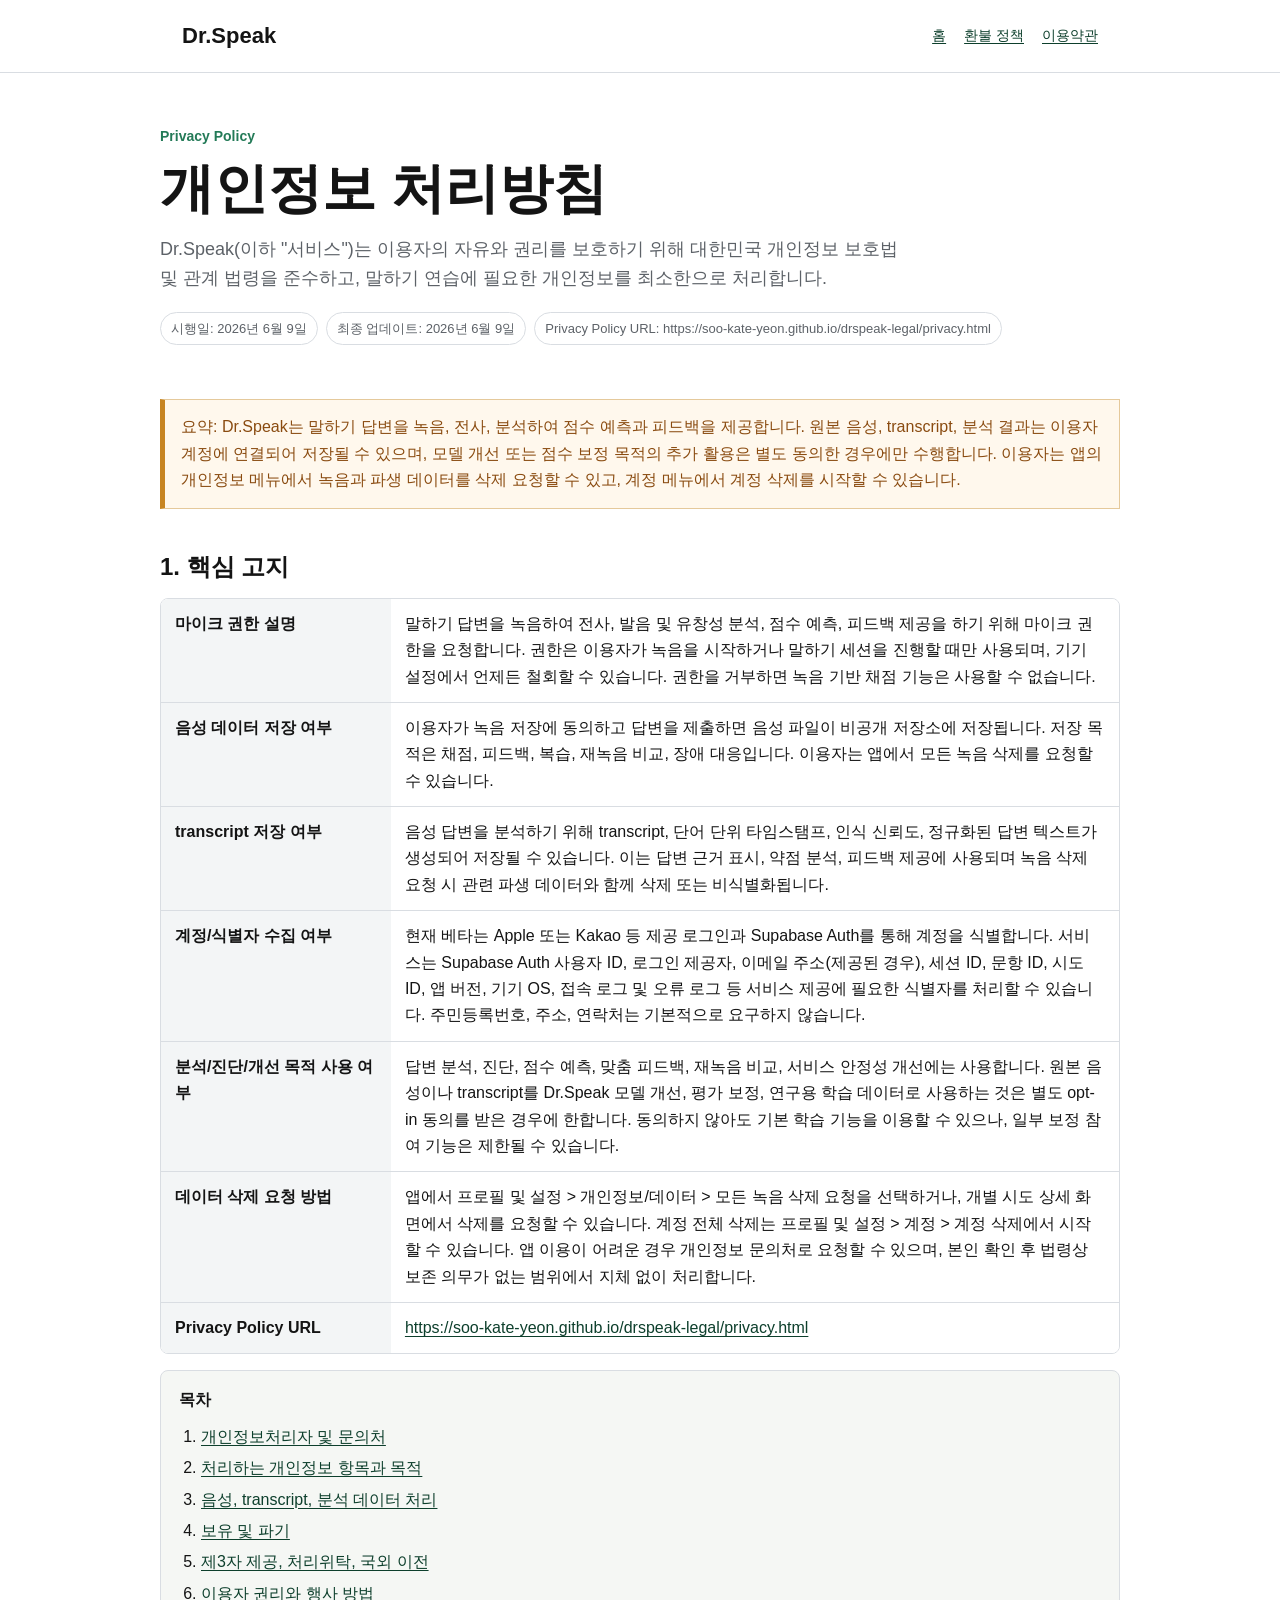
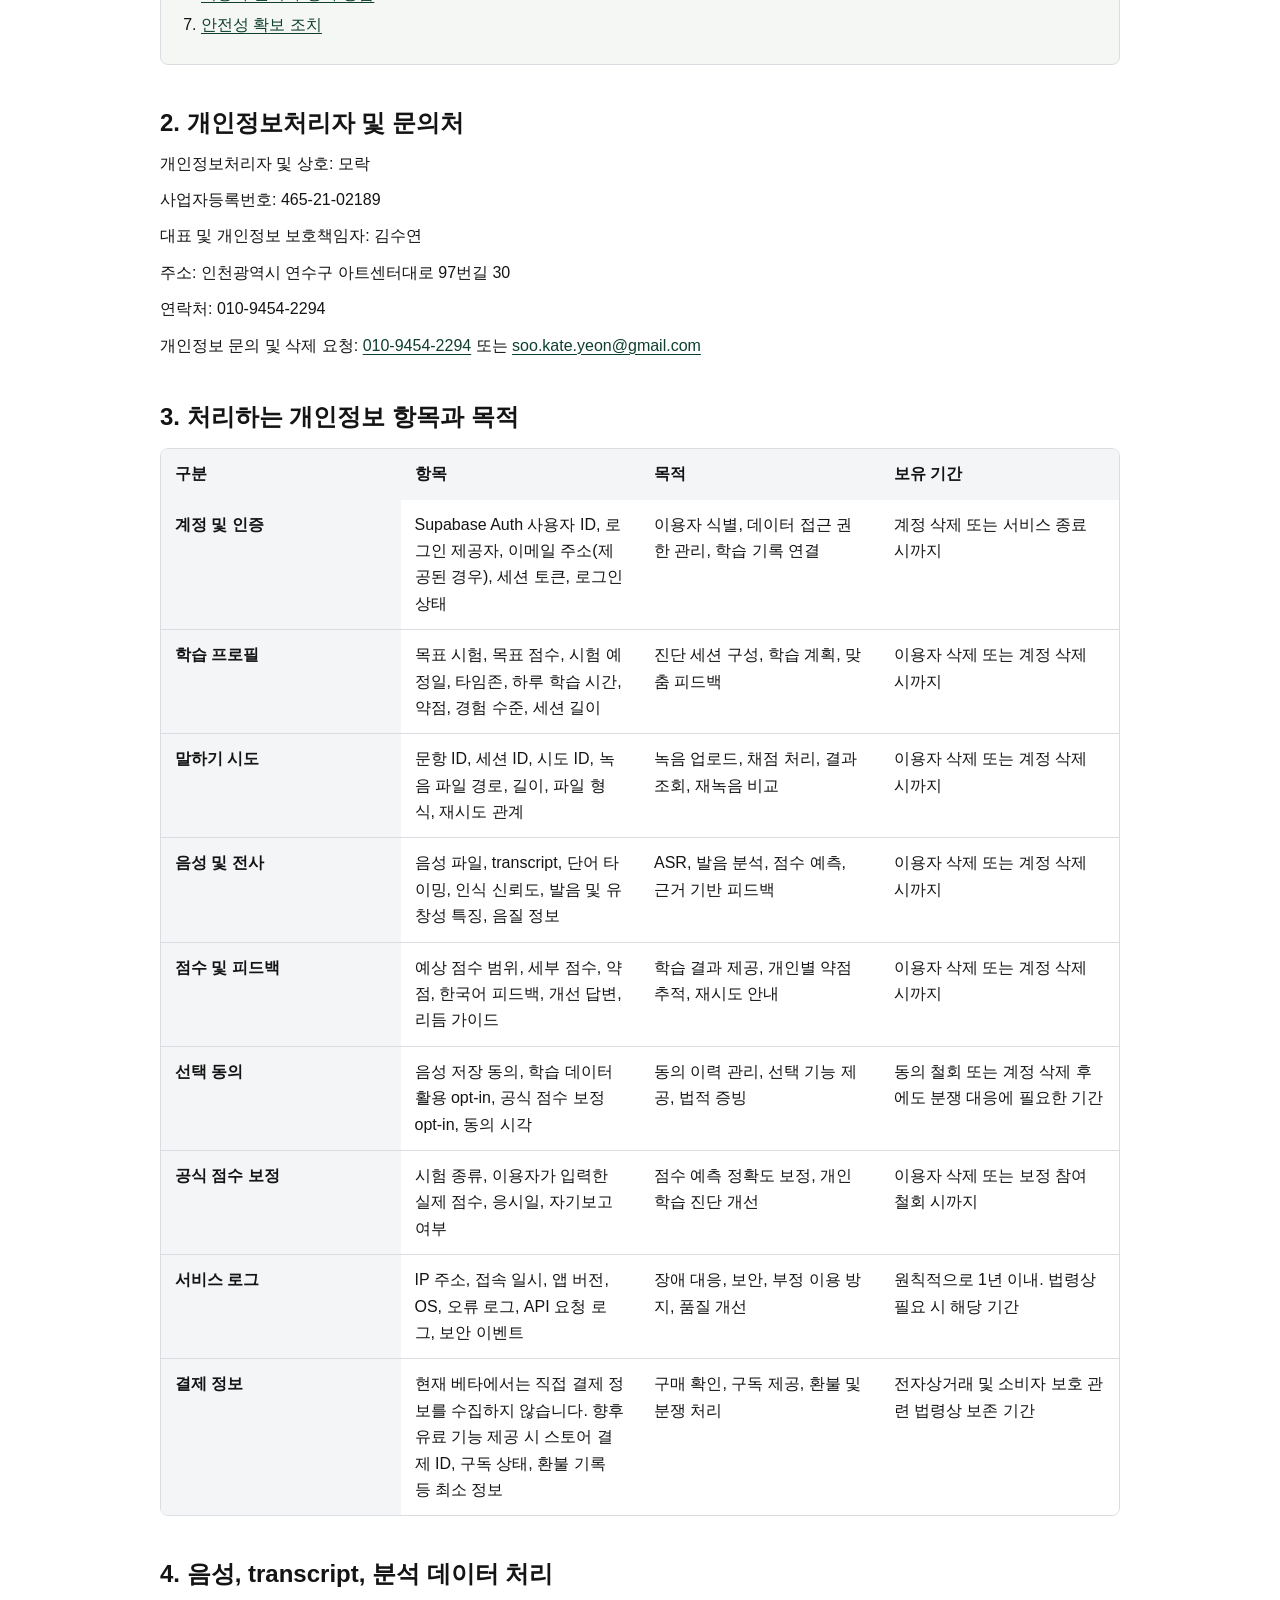
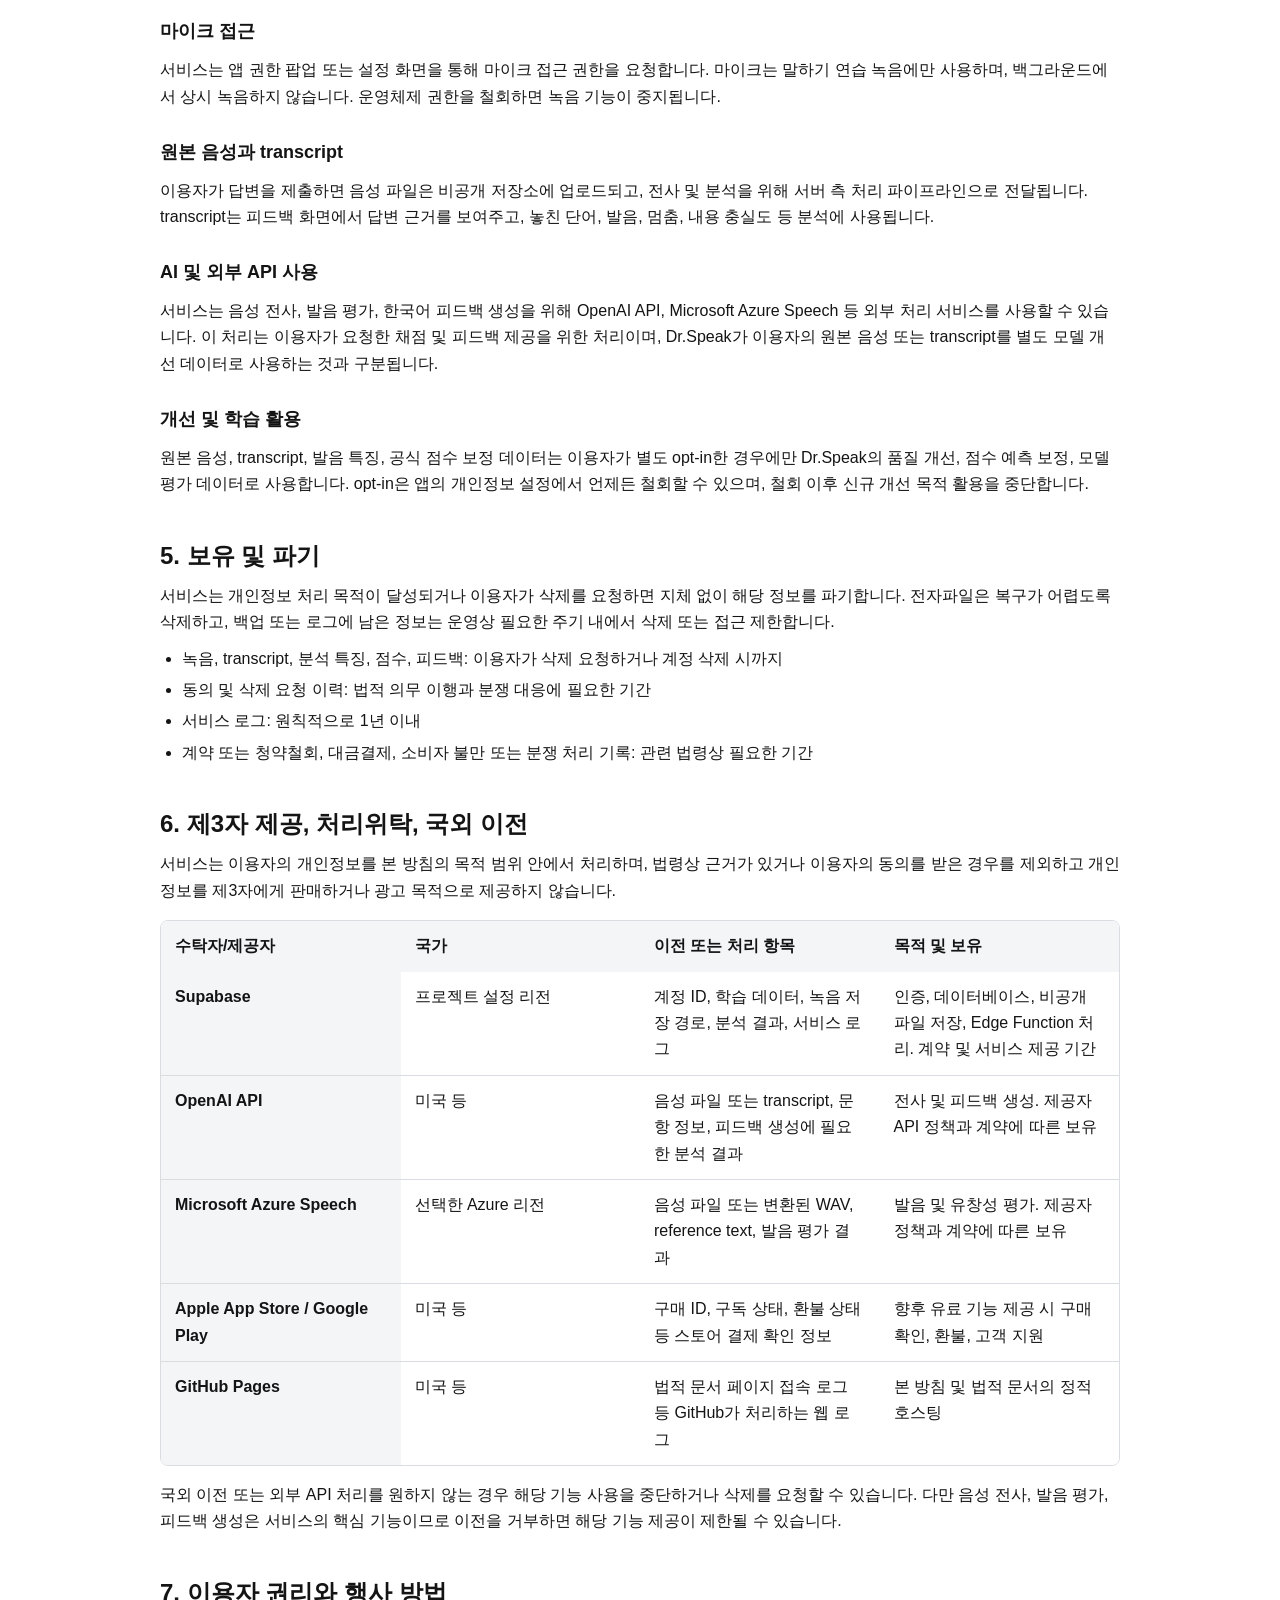
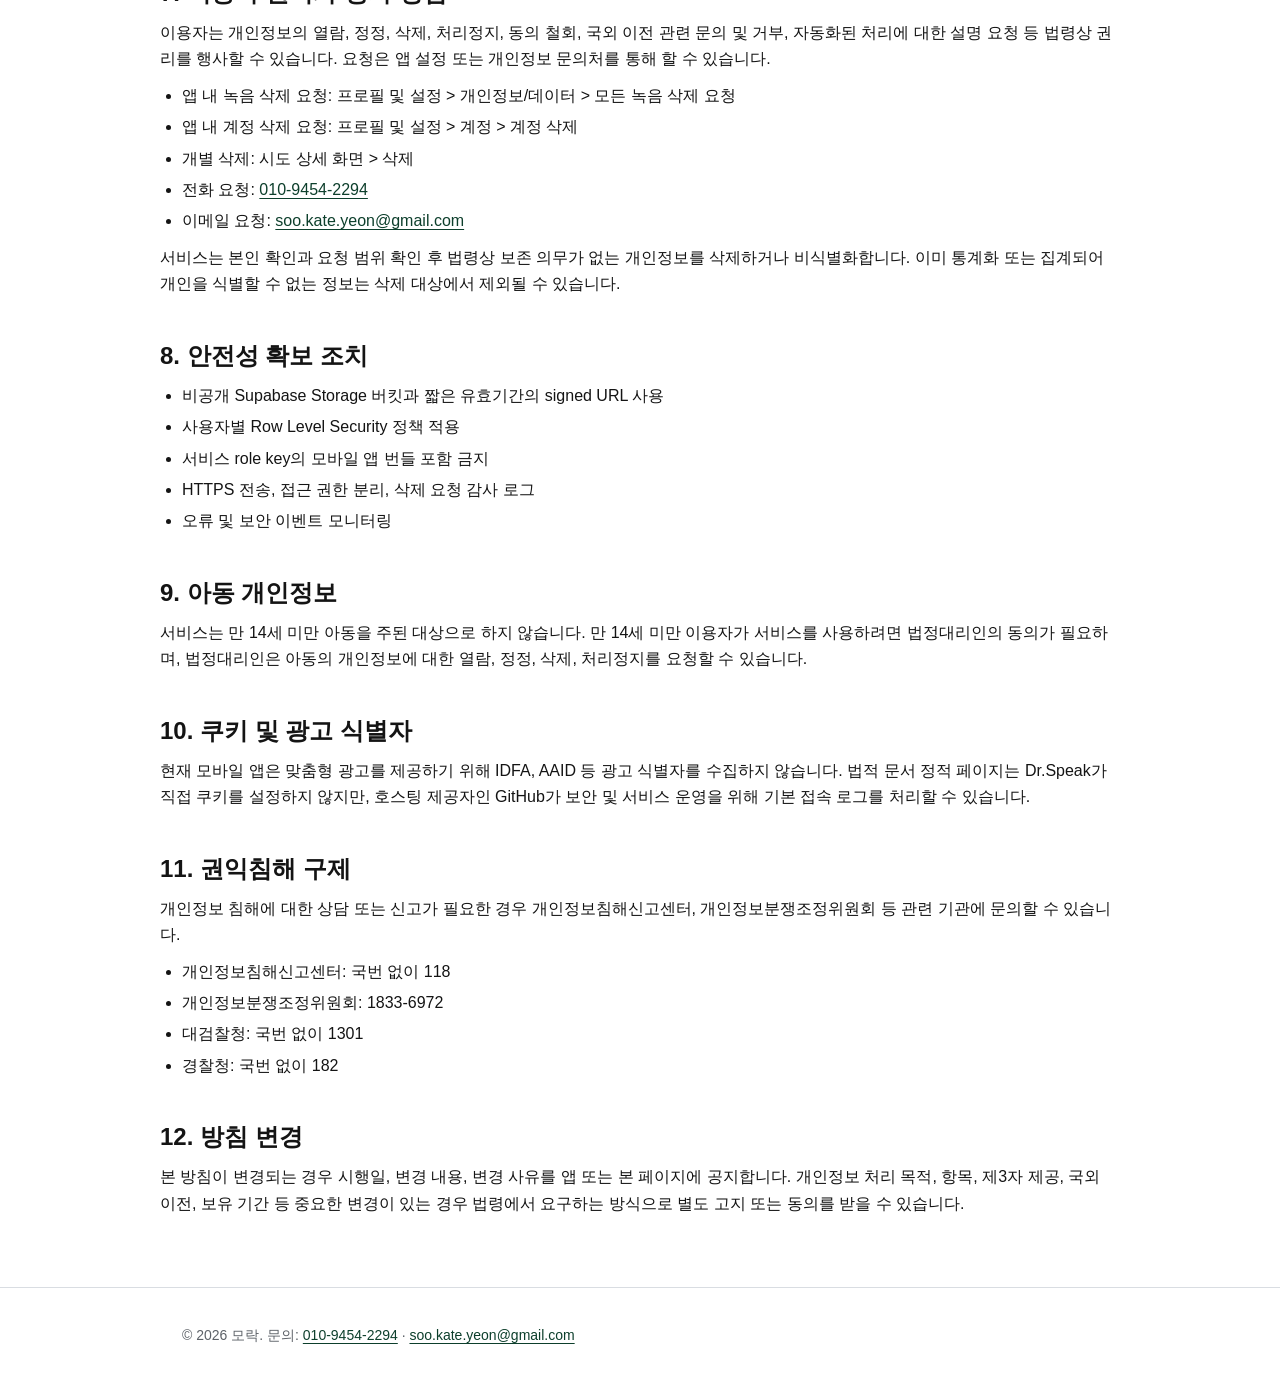
==== commit 880d7881: "Update legal pages for account deletion" ====
--- a/privacy.html
+++ b/privacy.html
@@ -6,7 +6,7 @@
     <title>Dr.Speak 개인정보 처리방침</title>
     <meta
       name="description"
-      content="Dr.Speak 개인정보 처리방침: 마이크 권한, 음성 데이터, transcript, 계정 식별자, AI 분석 및 삭제 요청 안내">
+      content="Dr.Speak 개인정보 처리방침: 마이크 권한, 음성 데이터, transcript, 계정 식별자, AI 분석, 녹음 및 계정 삭제 요청 안내">
     <link rel="stylesheet" href="./styles.css">
   </head>
   <body>
@@ -31,8 +31,8 @@
           개인정보를 최소한으로 처리합니다.
         </p>
         <div class="meta">
-          <span class="pill">시행일: 2026년 6월 5일</span>
-          <span class="pill">최종 업데이트: 2026년 6월 5일</span>
+          <span class="pill">시행일: 2026년 6월 9일</span>
+          <span class="pill">최종 업데이트: 2026년 6월 9일</span>
           <span class="pill">Privacy Policy URL: https://soo-kate-yeon.github.io/drspeak-legal/privacy.html</span>
         </div>
       </section>
@@ -42,7 +42,8 @@
         제공합니다. 원본 음성, transcript, 분석 결과는 이용자 계정에 연결되어
         저장될 수 있으며, 모델 개선 또는 점수 보정 목적의 추가 활용은 별도
         동의한 경우에만 수행합니다. 이용자는 앱의 개인정보 메뉴에서 녹음과
-        파생 데이터를 삭제 요청할 수 있습니다.
+        파생 데이터를 삭제 요청할 수 있고, 계정 메뉴에서 계정 삭제를 시작할 수
+        있습니다.
       </section>
 
       <section>
@@ -80,10 +81,11 @@
               <tr>
                 <th scope="row">계정/식별자 수집 여부</th>
                 <td>
-                  현재 베타는 익명 우선 구조입니다. 서비스는 Supabase Auth 사용자 ID,
-                  로컬 사용자 ID, 세션 ID, 문항 ID, 시도 ID, 앱 버전, 기기 OS, 접속
-                  로그 및 오류 로그 등 서비스 제공에 필요한 식별자를 처리할 수 있습니다.
-                  이름, 주민등록번호, 주소, 연락처는 기본적으로 요구하지 않습니다.
+                  현재 베타는 Apple 또는 Kakao 등 제공 로그인과 Supabase Auth를 통해
+                  계정을 식별합니다. 서비스는 Supabase Auth 사용자 ID, 로그인 제공자,
+                  이메일 주소(제공된 경우), 세션 ID, 문항 ID, 시도 ID, 앱 버전, 기기 OS,
+                  접속 로그 및 오류 로그 등 서비스 제공에 필요한 식별자를 처리할 수
+                  있습니다. 주민등록번호, 주소, 연락처는 기본적으로 요구하지 않습니다.
                 </td>
               </tr>
               <tr>
@@ -100,9 +102,10 @@
                 <th scope="row">데이터 삭제 요청 방법</th>
                 <td>
                   앱에서 프로필 및 설정 &gt; 개인정보/데이터 &gt; 모든 녹음 삭제 요청을
-                  선택하거나, 개별 시도 상세 화면에서 삭제를 요청할 수 있습니다. 앱
-                  이용이 어려운 경우 개인정보 문의처로 요청할 수 있으며, 본인 확인 후
-                  법령상 보존 의무가 없는 범위에서 지체 없이 처리합니다.
+                  선택하거나, 개별 시도 상세 화면에서 삭제를 요청할 수 있습니다. 계정
+                  전체 삭제는 프로필 및 설정 &gt; 계정 &gt; 계정 삭제에서 시작할 수
+                  있습니다. 앱 이용이 어려운 경우 개인정보 문의처로 요청할 수 있으며,
+                  본인 확인 후 법령상 보존 의무가 없는 범위에서 지체 없이 처리합니다.
                 </td>
               </tr>
               <tr>
@@ -169,8 +172,8 @@
             </thead>
             <tbody>
               <tr>
-                <th scope="row">익명 계정 및 인증</th>
-                <td>Supabase Auth 사용자 ID, 로컬 사용자 ID, 세션 토큰, 로그인 상태</td>
+                <th scope="row">계정 및 인증</th>
+                <td>Supabase Auth 사용자 ID, 로그인 제공자, 이메일 주소(제공된 경우), 세션 토큰, 로그인 상태</td>
                 <td>이용자 식별, 데이터 접근 권한 관리, 학습 기록 연결</td>
                 <td>계정 삭제 또는 서비스 종료 시까지</td>
               </tr>
@@ -342,7 +345,8 @@
           있습니다. 요청은 앱 설정 또는 개인정보 문의처를 통해 할 수 있습니다.
         </p>
         <ul>
-          <li>앱 삭제 요청: 프로필 및 설정 &gt; 개인정보/데이터 &gt; 모든 녹음 삭제 요청</li>
+          <li>앱 내 녹음 삭제 요청: 프로필 및 설정 &gt; 개인정보/데이터 &gt; 모든 녹음 삭제 요청</li>
+          <li>앱 내 계정 삭제 요청: 프로필 및 설정 &gt; 계정 &gt; 계정 삭제</li>
           <li>개별 삭제: 시도 상세 화면 &gt; 삭제</li>
           <li>전화 요청: <a href="tel:+821094542294">010&#8209;9454&#8209;2294</a></li>
           <li>이메일 요청: <a href="mailto:soo.kate.yeon@gmail.com">soo.kate.yeon@gmail.com</a></li>
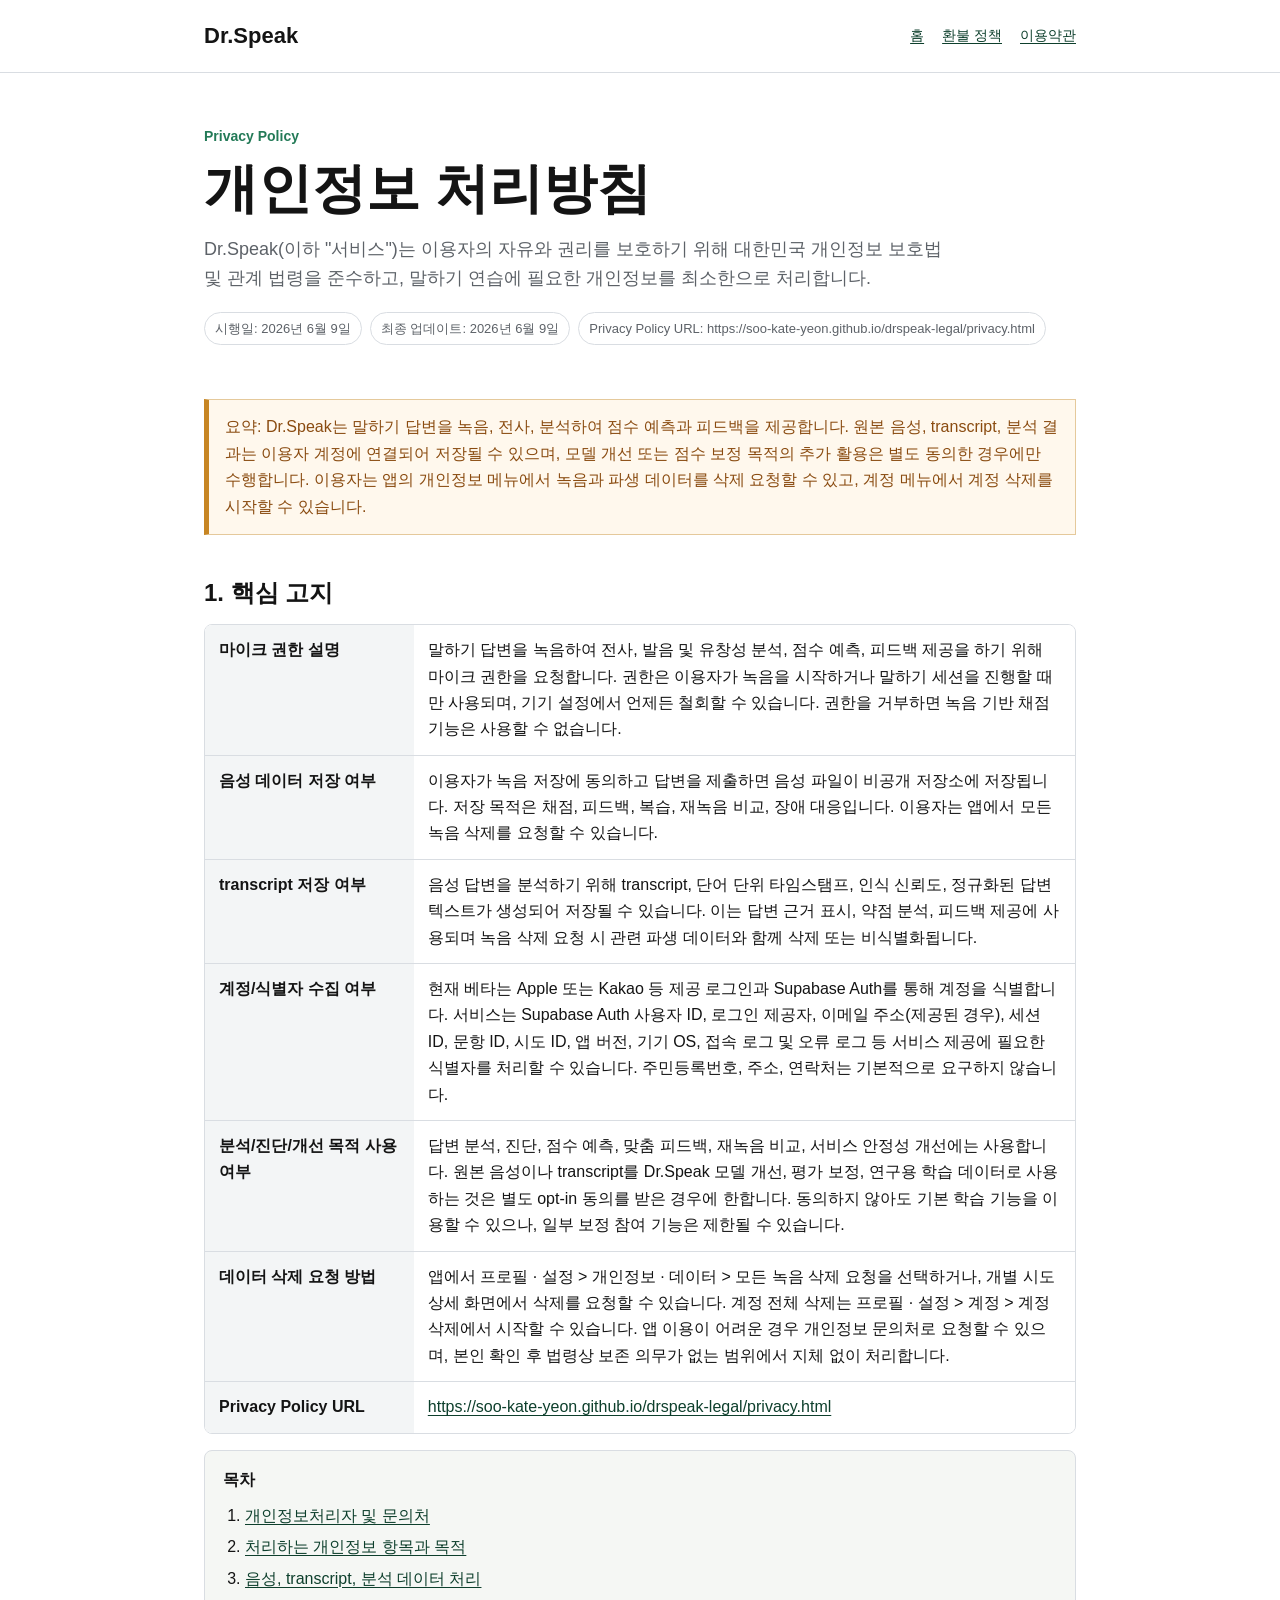
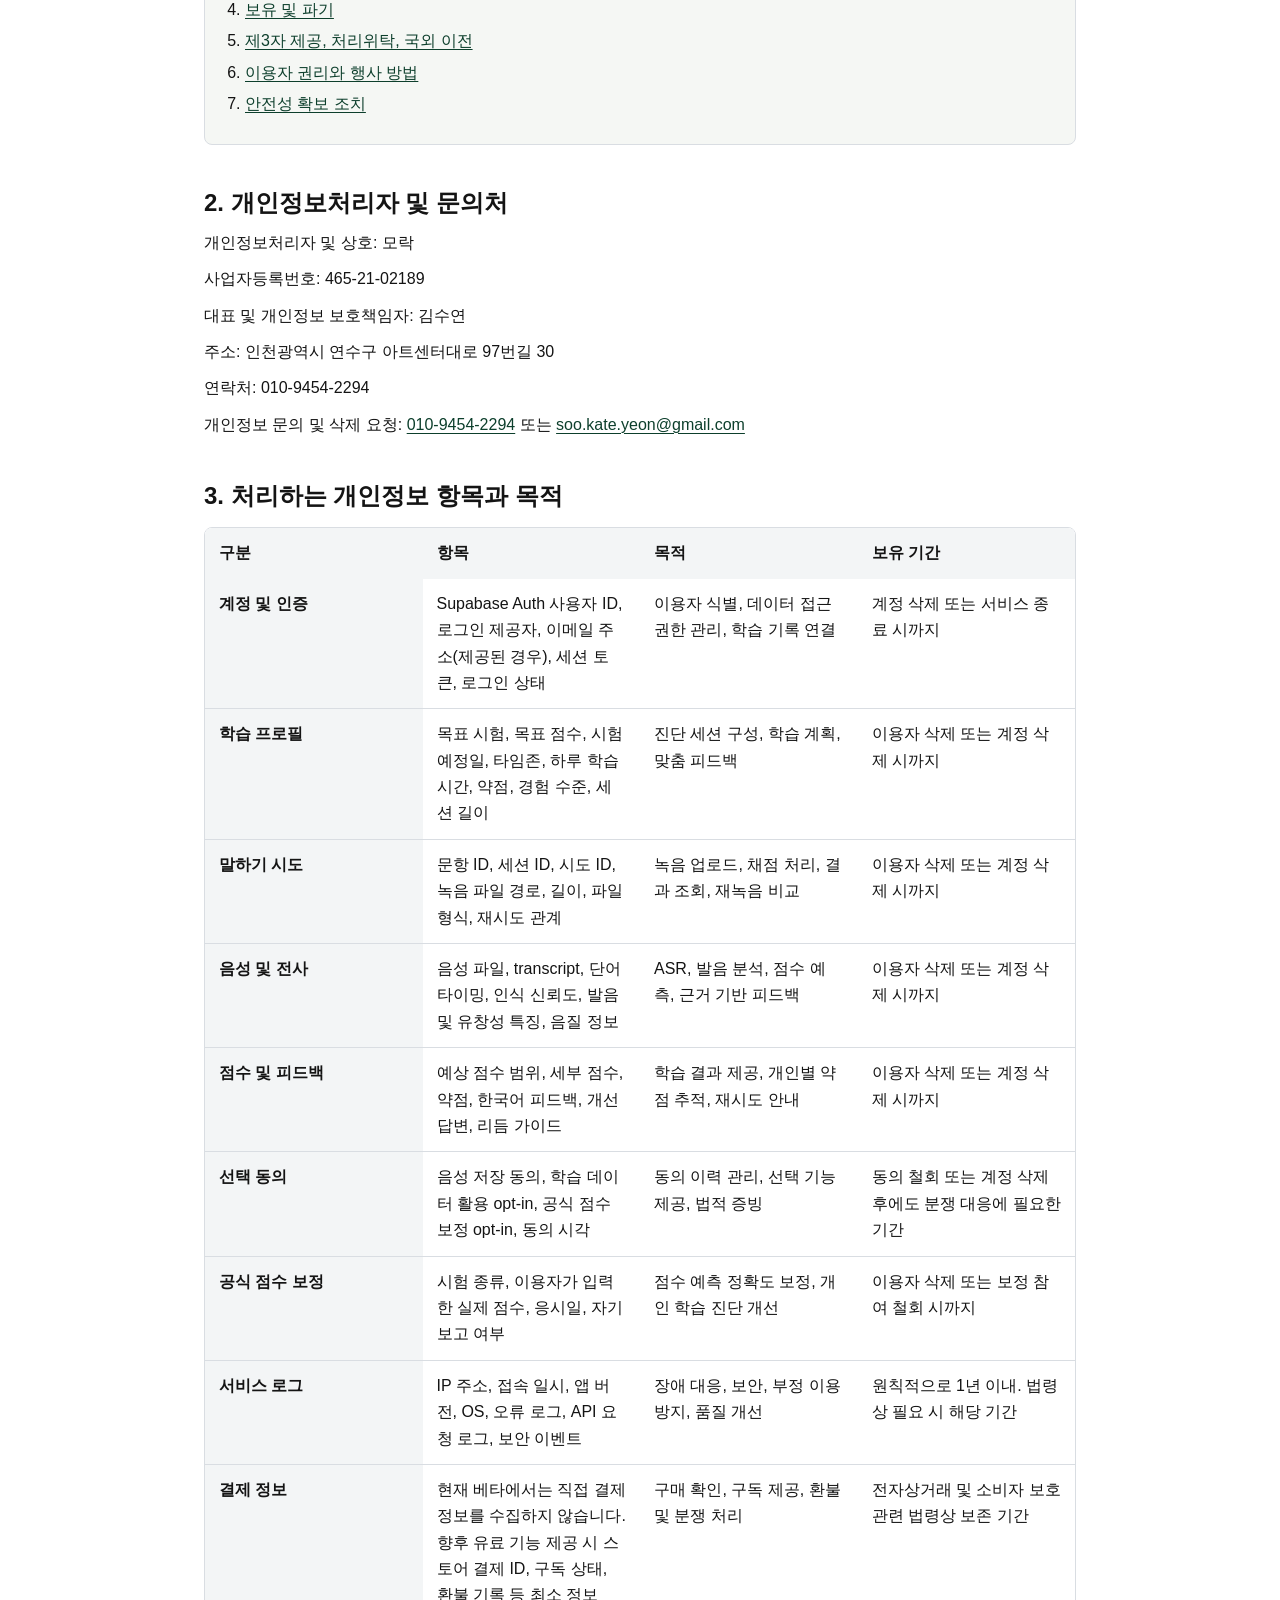
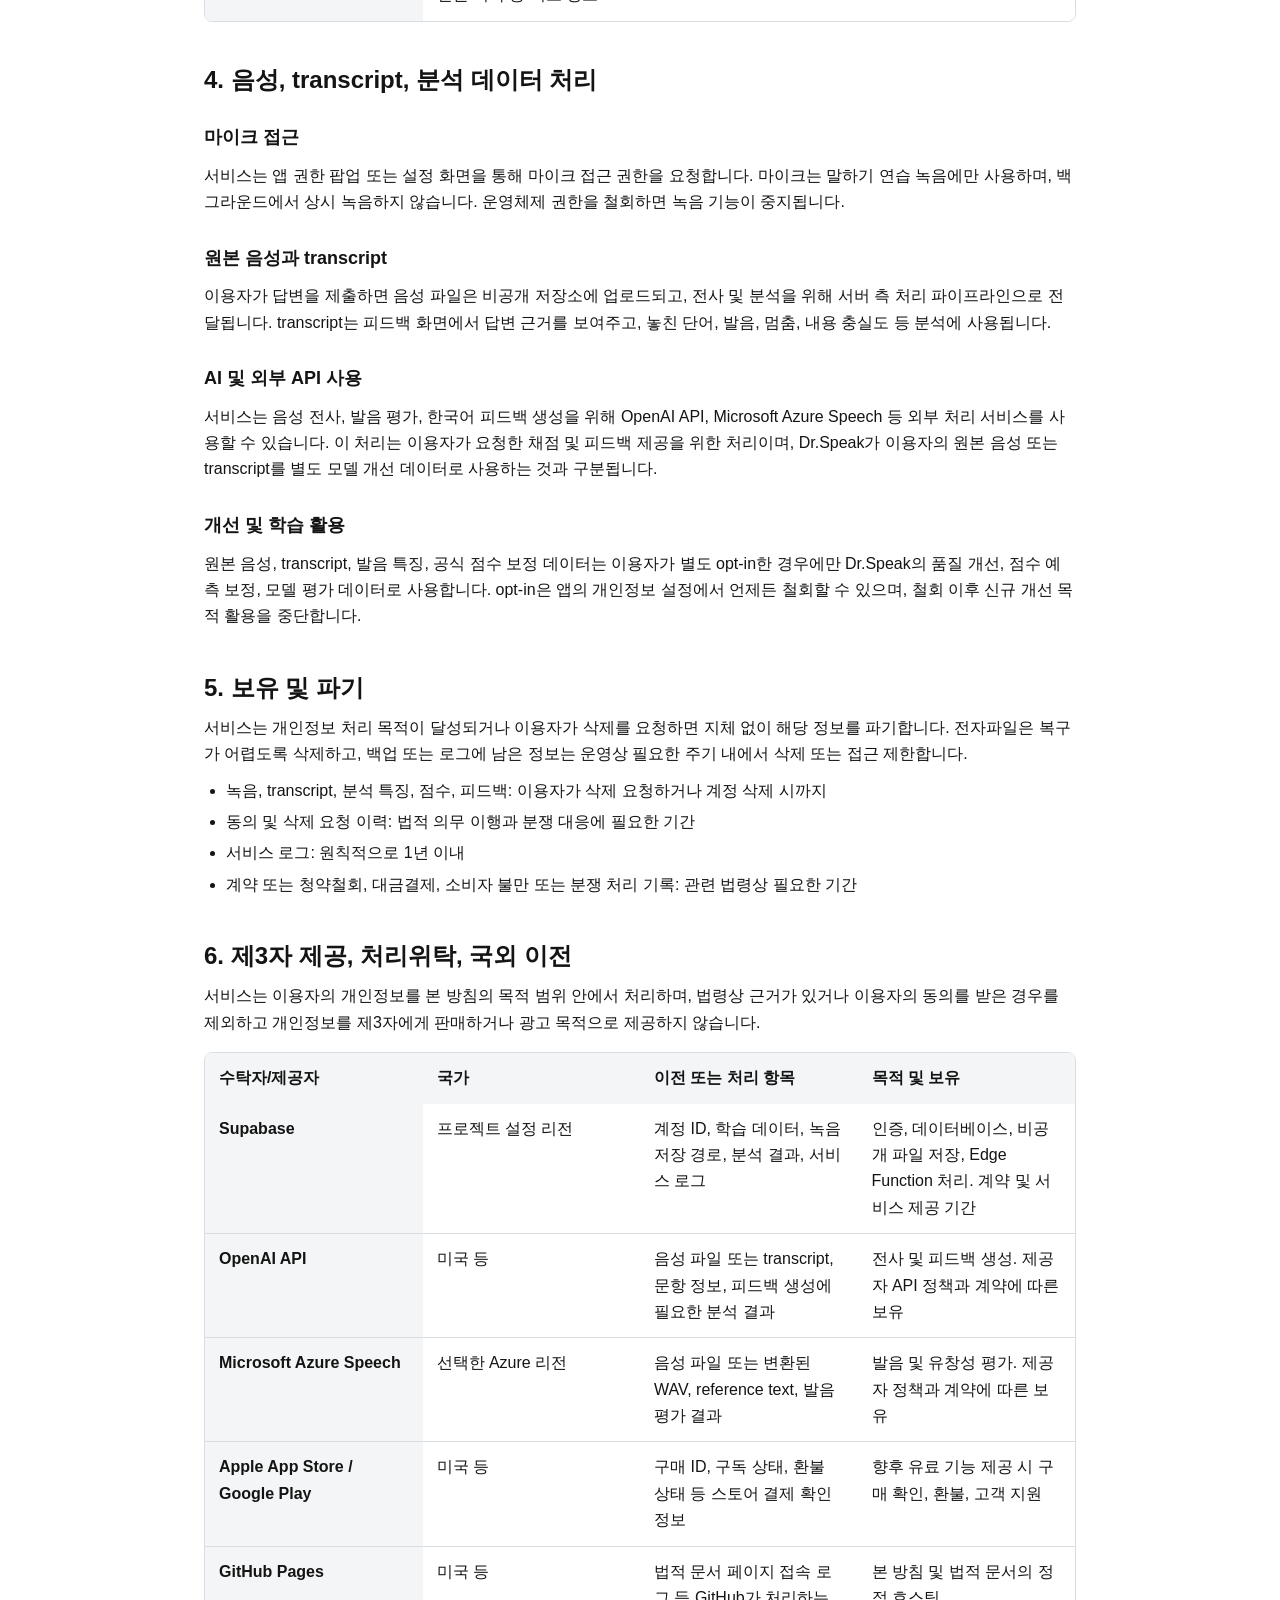
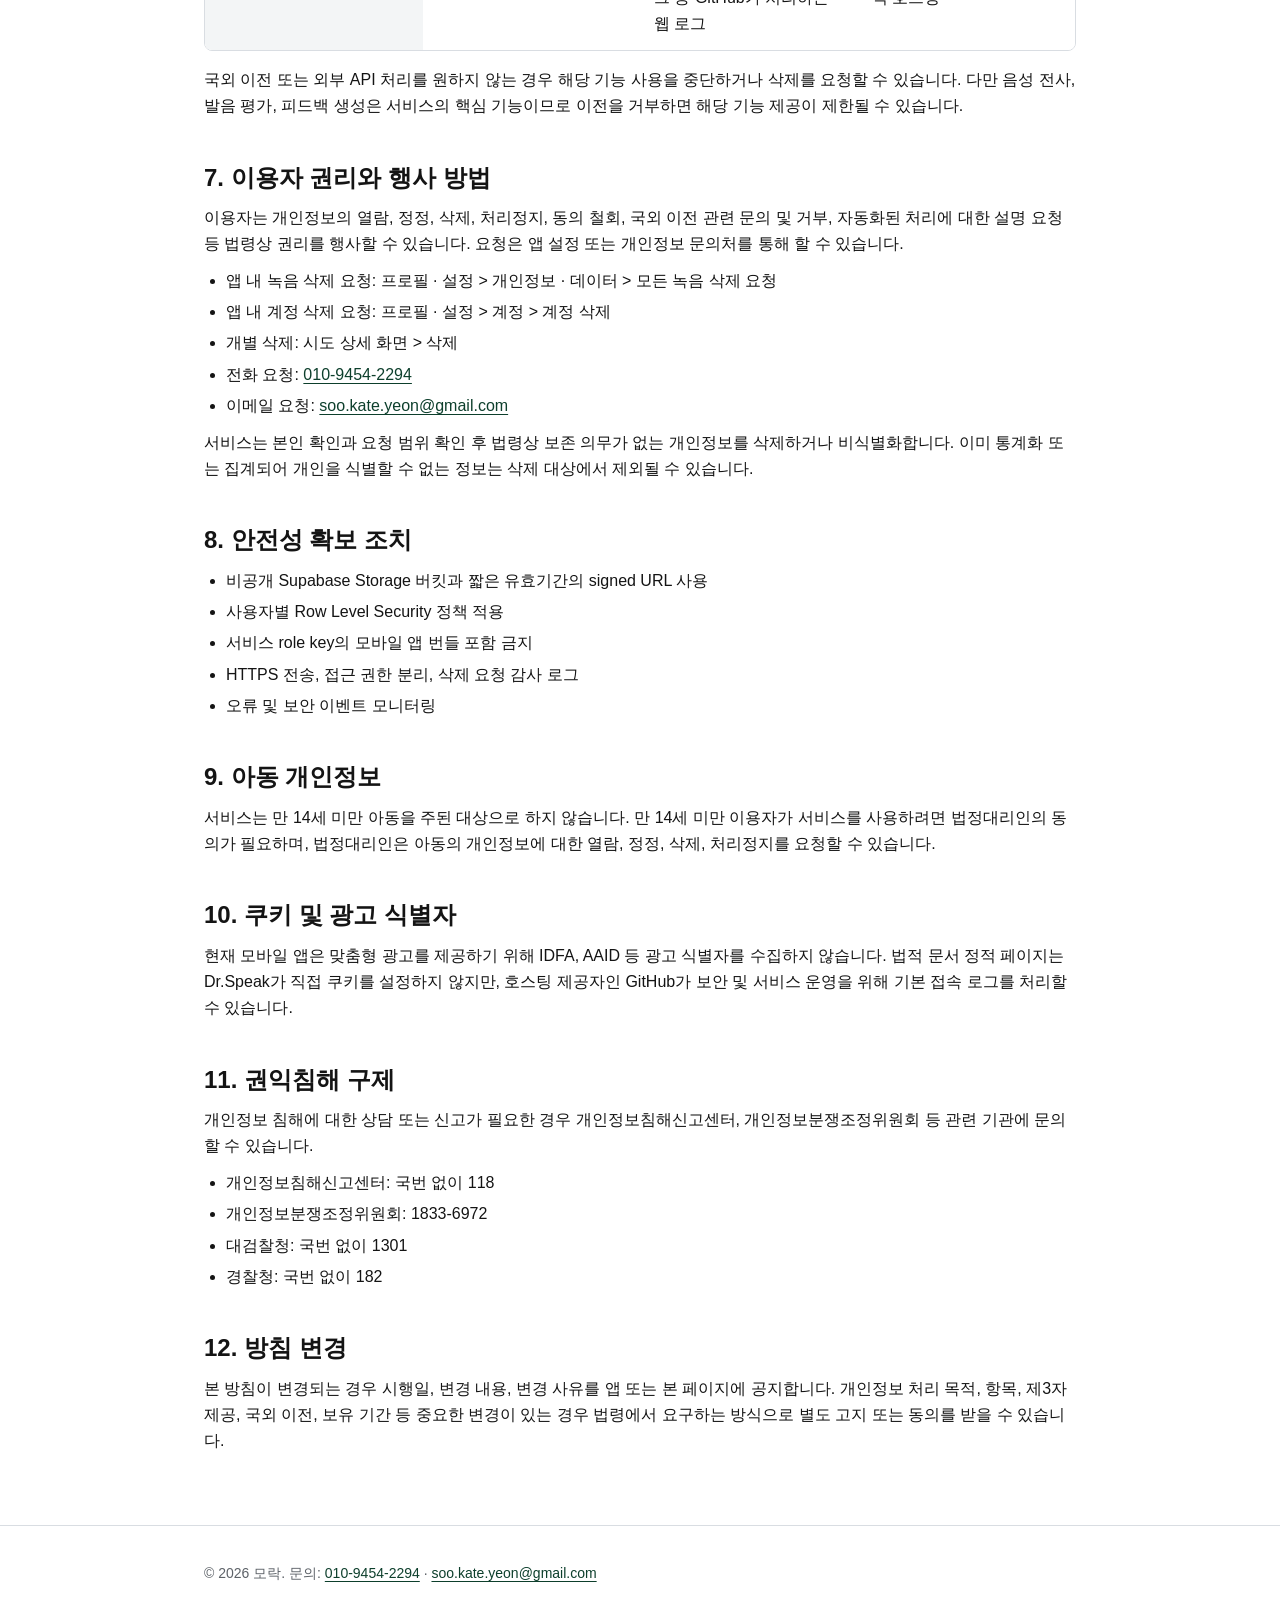
==== commit 2cf80774: "Align in-app deletion paths with actual app labels Match the menu labels users actually see: "프로필 · " ====
--- a/privacy.html
+++ b/privacy.html
@@ -101,9 +101,9 @@
               <tr>
                 <th scope="row">데이터 삭제 요청 방법</th>
                 <td>
-                  앱에서 프로필 및 설정 &gt; 개인정보/데이터 &gt; 모든 녹음 삭제 요청을
+                  앱에서 프로필 · 설정 &gt; 개인정보 · 데이터 &gt; 모든 녹음 삭제 요청을
                   선택하거나, 개별 시도 상세 화면에서 삭제를 요청할 수 있습니다. 계정
-                  전체 삭제는 프로필 및 설정 &gt; 계정 &gt; 계정 삭제에서 시작할 수
+                  전체 삭제는 프로필 · 설정 &gt; 계정 &gt; 계정 삭제에서 시작할 수
                   있습니다. 앱 이용이 어려운 경우 개인정보 문의처로 요청할 수 있으며,
                   본인 확인 후 법령상 보존 의무가 없는 범위에서 지체 없이 처리합니다.
                 </td>
@@ -345,8 +345,8 @@
           있습니다. 요청은 앱 설정 또는 개인정보 문의처를 통해 할 수 있습니다.
         </p>
         <ul>
-          <li>앱 내 녹음 삭제 요청: 프로필 및 설정 &gt; 개인정보/데이터 &gt; 모든 녹음 삭제 요청</li>
-          <li>앱 내 계정 삭제 요청: 프로필 및 설정 &gt; 계정 &gt; 계정 삭제</li>
+          <li>앱 내 녹음 삭제 요청: 프로필 · 설정 &gt; 개인정보 · 데이터 &gt; 모든 녹음 삭제 요청</li>
+          <li>앱 내 계정 삭제 요청: 프로필 · 설정 &gt; 계정 &gt; 계정 삭제</li>
           <li>개별 삭제: 시도 상세 화면 &gt; 삭제</li>
           <li>전화 요청: <a href="tel:+821094542294">010&#8209;9454&#8209;2294</a></li>
           <li>이메일 요청: <a href="mailto:soo.kate.yeon@gmail.com">soo.kate.yeon@gmail.com</a></li>
--- a/styles.css
+++ b/styles.css
@@ -42,7 +42,7 @@
 .wrap {
   max-width: var(--max);
   margin: 0 auto;
-  padding: 0 22px;
+  padding: 0 clamp(32px, 8vw, 44px);
 }
 
 .nav {
@@ -165,7 +165,7 @@
 }
 
 .doc {
-  padding: 0 0 60px;
+  padding-bottom: 60px;
 }
 
 .toc {
@@ -230,7 +230,8 @@
   .nav {
     align-items: flex-start;
     flex-direction: column;
-    padding: 18px 0;
+    padding-top: 18px;
+    padding-bottom: 18px;
   }
 
   .summary-grid {
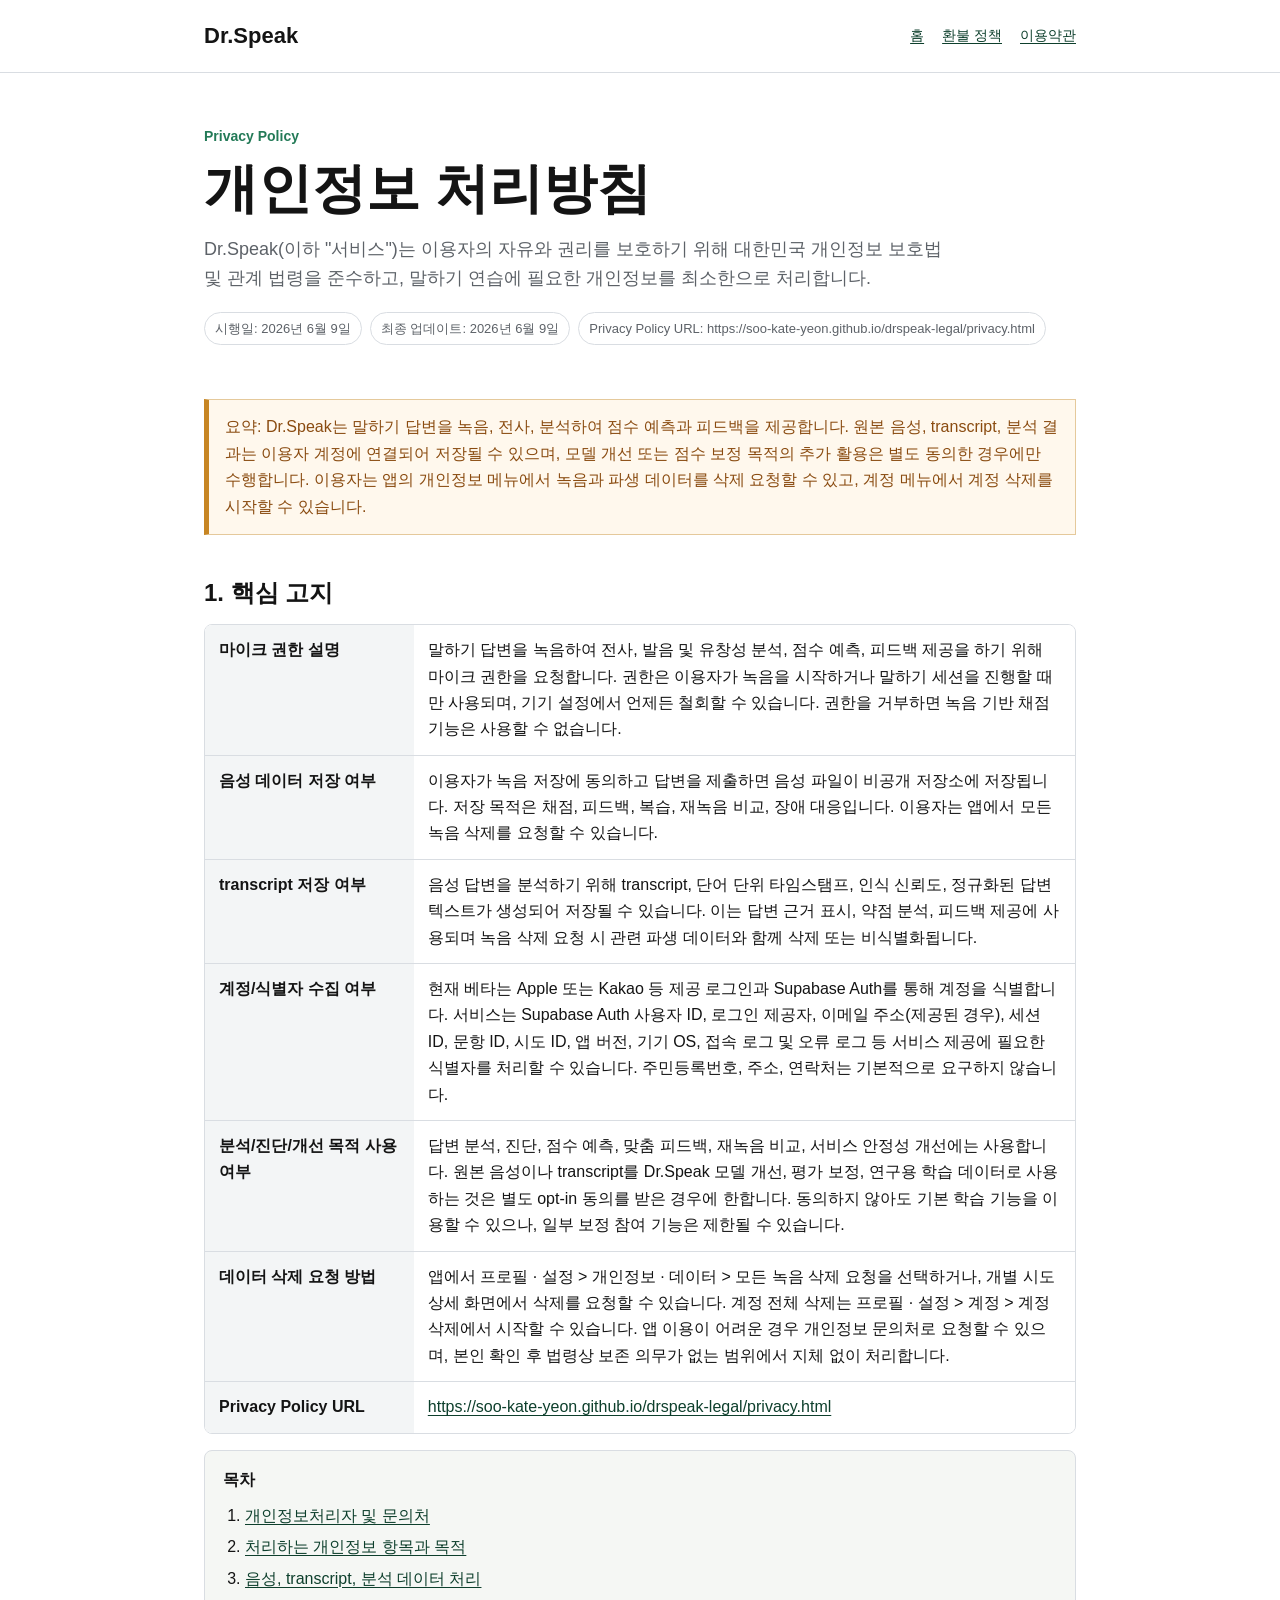
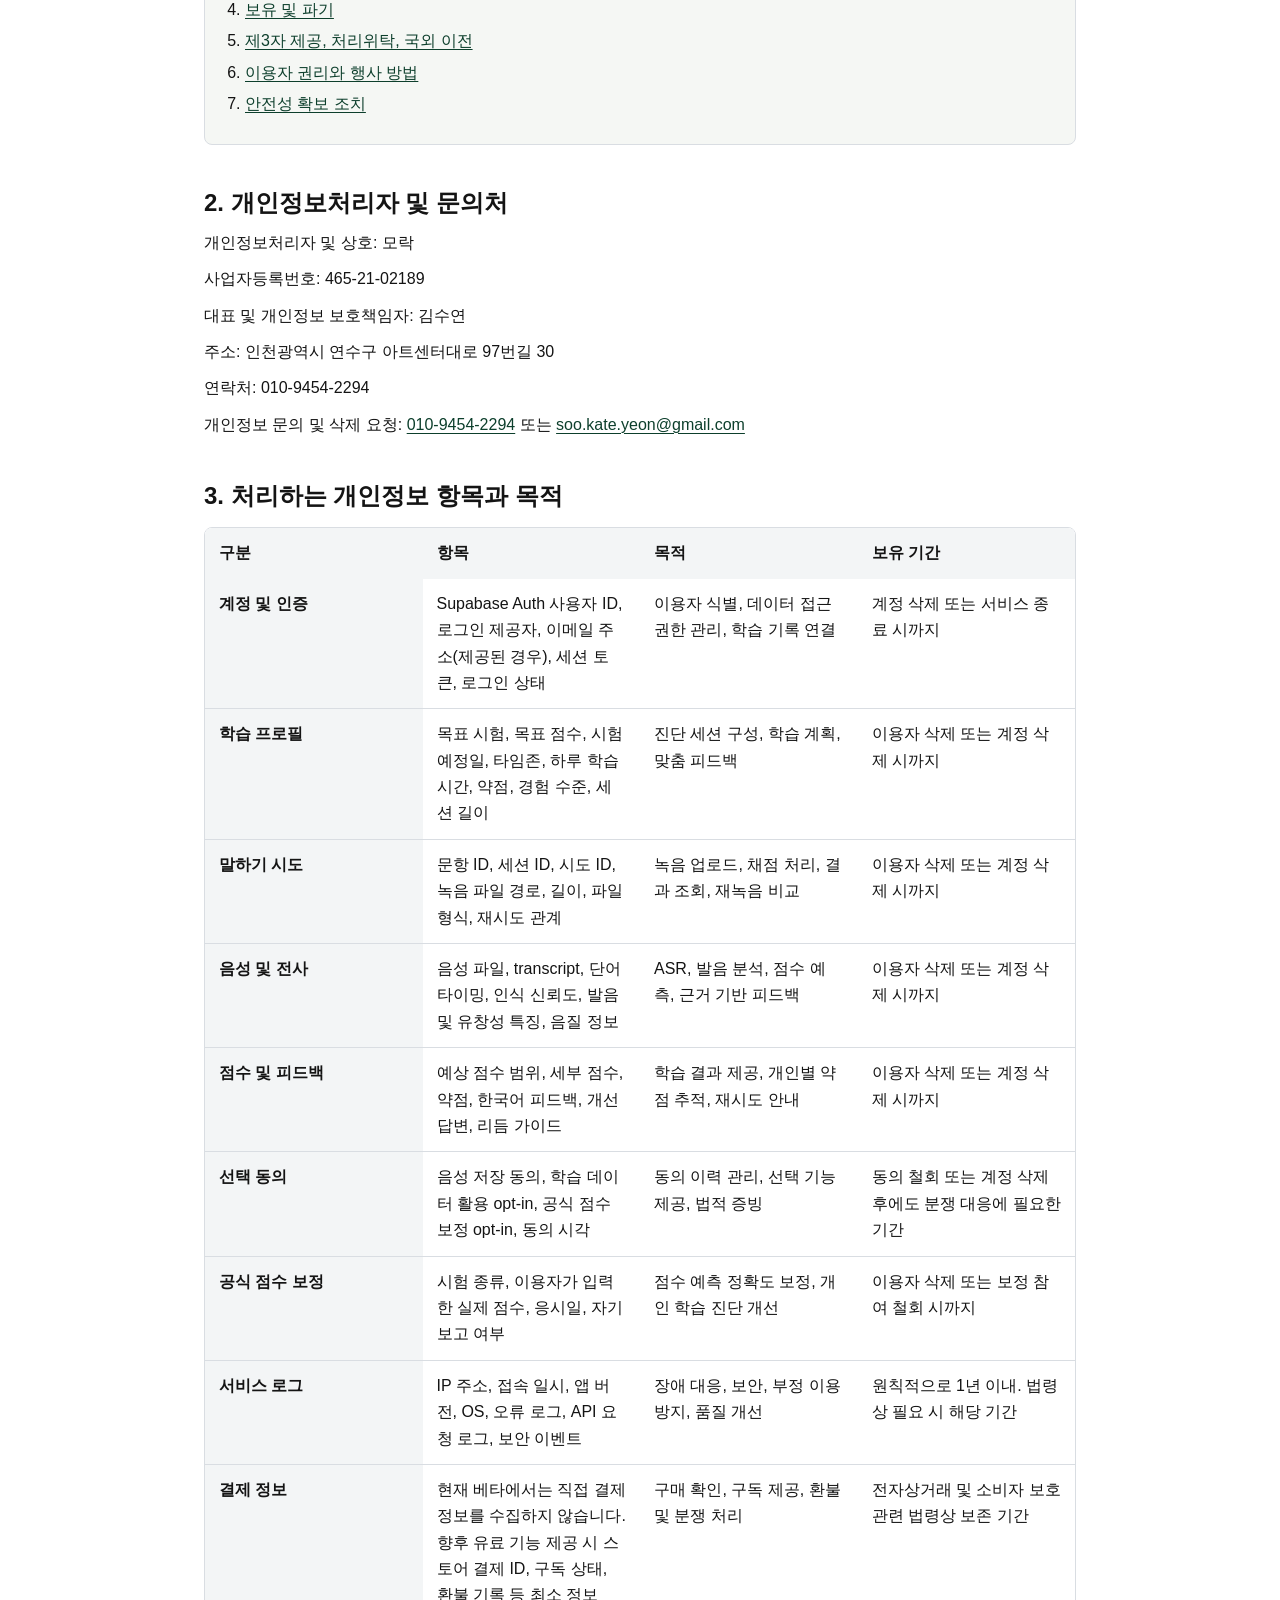
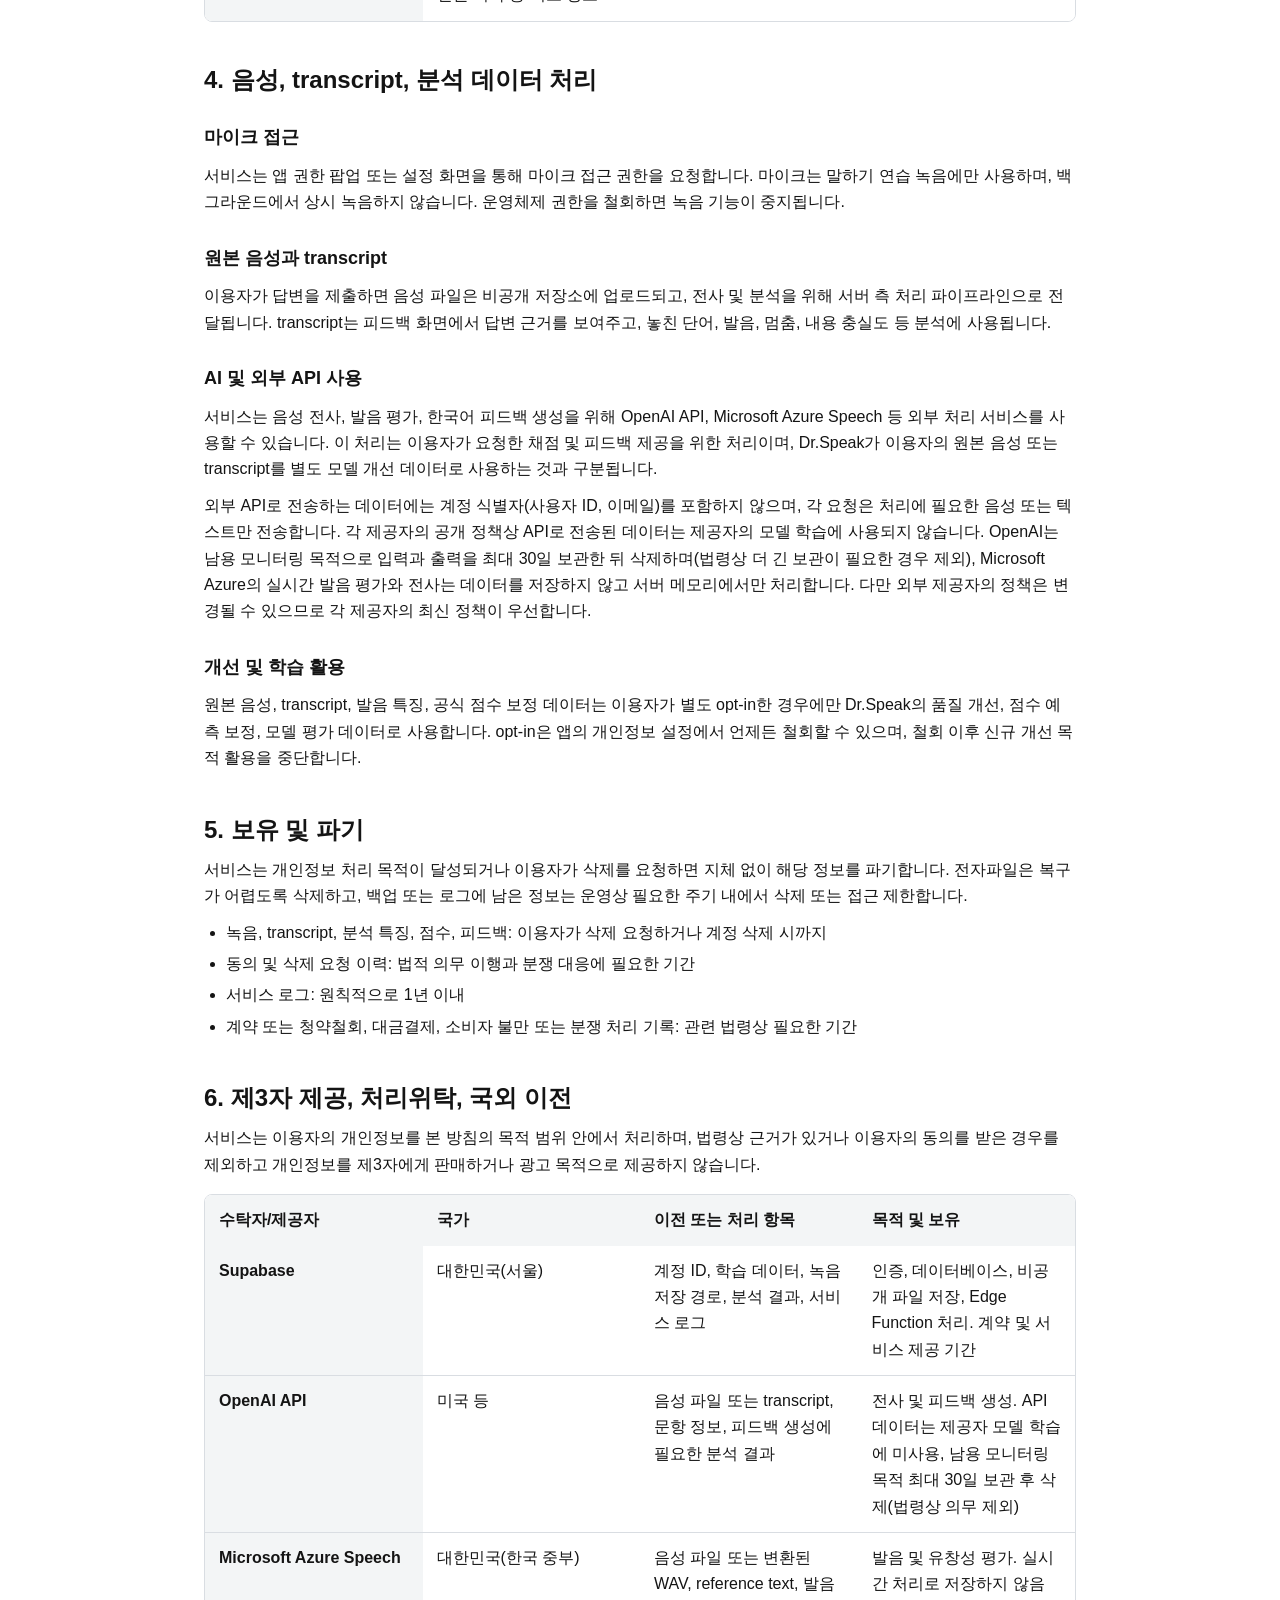
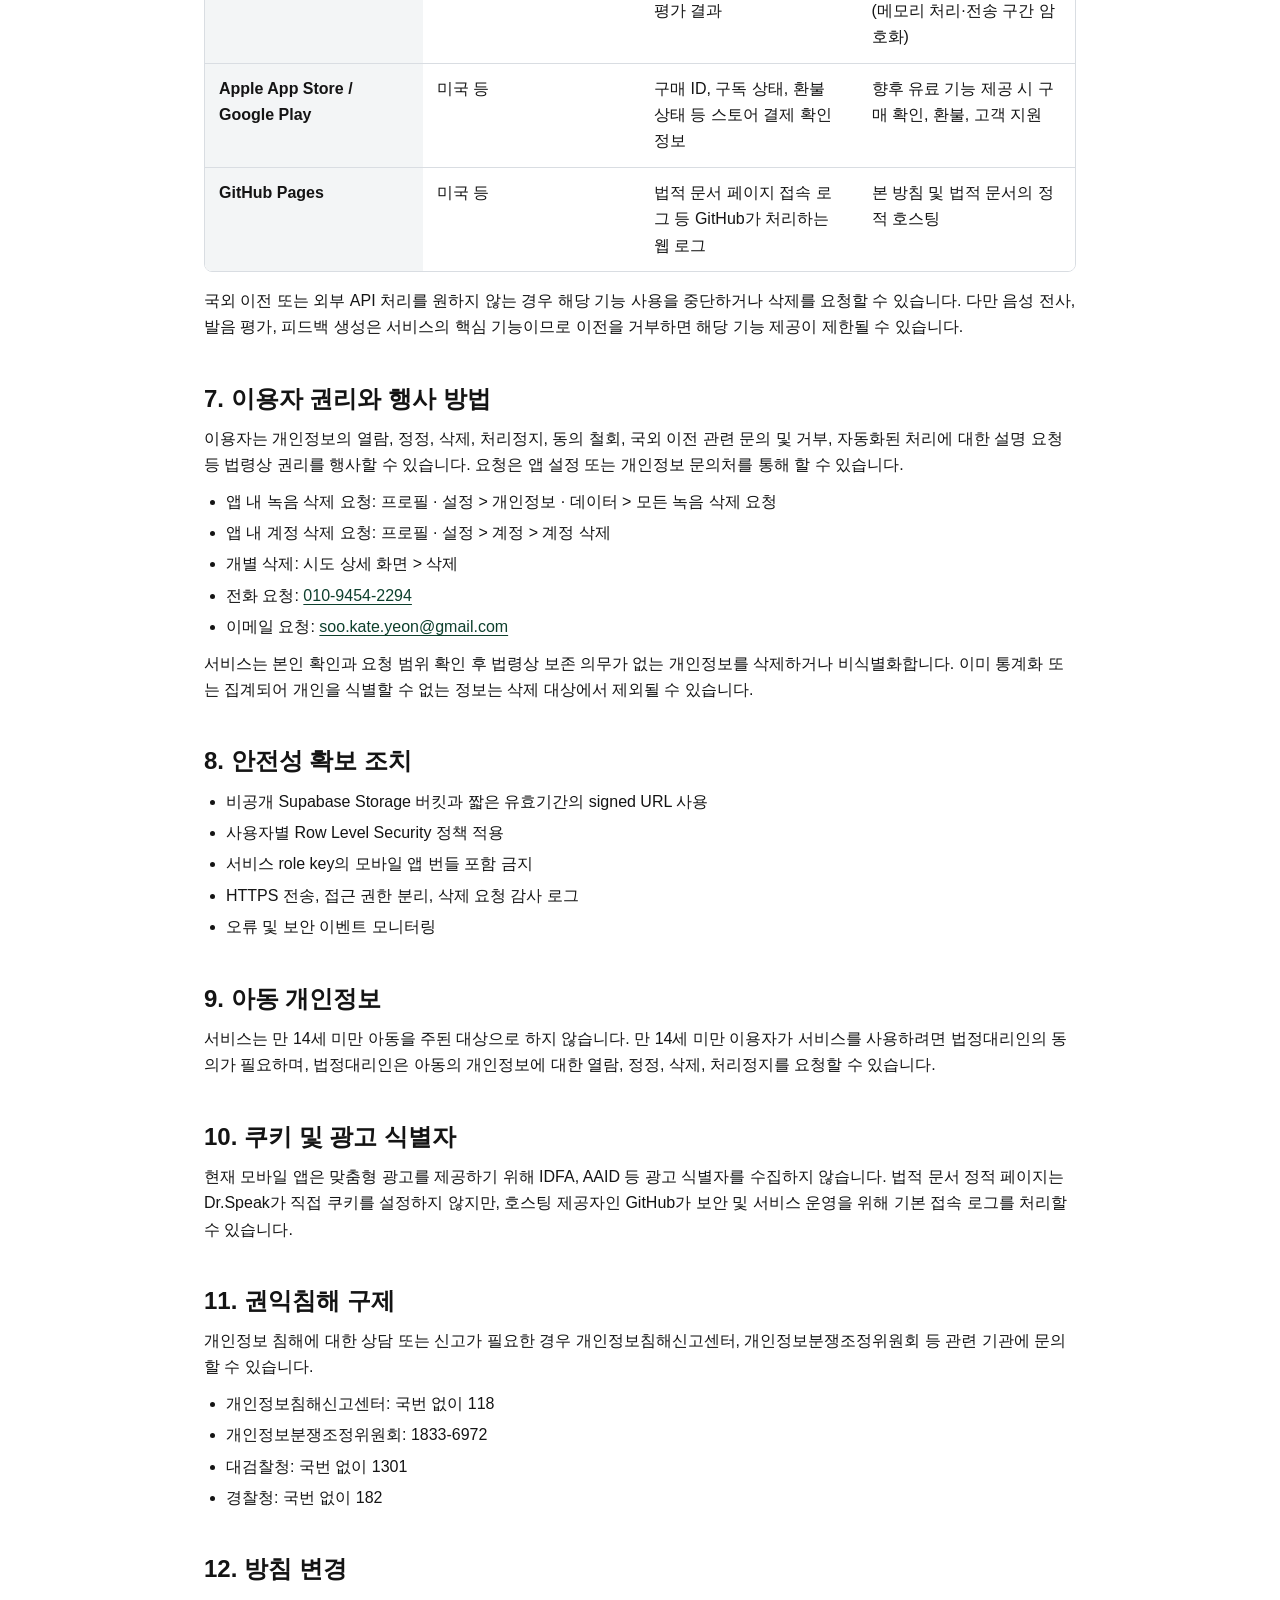
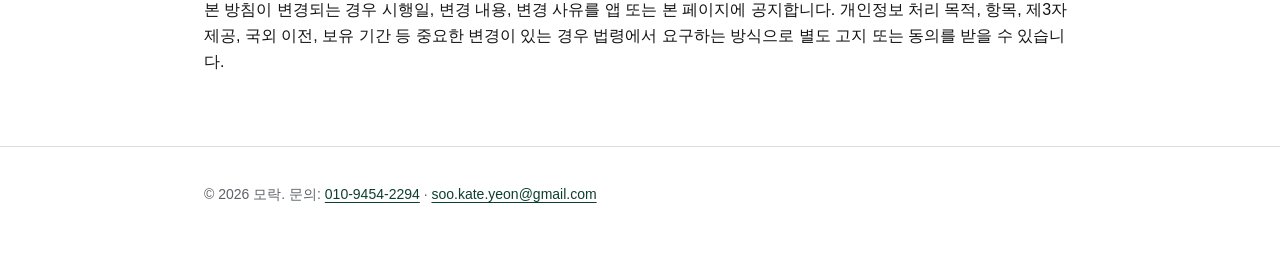
==== commit de9fb81b: "Make subprocessor regions and retention concrete in privacy policy - Set hosting regions to the actu" ====
--- a/privacy.html
+++ b/privacy.html
@@ -254,6 +254,16 @@
           이용자가 요청한 채점 및 피드백 제공을 위한 처리이며, Dr.Speak가 이용자의
           원본 음성 또는 transcript를 별도 모델 개선 데이터로 사용하는 것과 구분됩니다.
         </p>
+        <p>
+          외부 API로 전송하는 데이터에는 계정 식별자(사용자 ID, 이메일)를 포함하지
+          않으며, 각 요청은 처리에 필요한 음성 또는 텍스트만 전송합니다. 각 제공자의
+          공개 정책상 API로 전송된 데이터는 제공자의 모델 학습에 사용되지 않습니다.
+          OpenAI는 남용 모니터링 목적으로 입력과 출력을 최대 30일 보관한 뒤
+          삭제하며(법령상 더 긴 보관이 필요한 경우 제외), Microsoft Azure의 실시간
+          발음 평가와 전사는 데이터를 저장하지 않고 서버 메모리에서만 처리합니다.
+          다만 외부 제공자의 정책은 변경될 수 있으므로 각 제공자의 최신 정책이
+          우선합니다.
+        </p>
 
         <h3>개선 및 학습 활용</h3>
         <p>
@@ -299,7 +309,7 @@
             <tbody>
               <tr>
                 <th scope="row">Supabase</th>
-                <td>프로젝트 설정 리전</td>
+                <td>대한민국(서울)</td>
                 <td>계정 ID, 학습 데이터, 녹음 저장 경로, 분석 결과, 서비스 로그</td>
                 <td>인증, 데이터베이스, 비공개 파일 저장, Edge Function 처리. 계약 및 서비스 제공 기간</td>
               </tr>
@@ -307,13 +317,13 @@
                 <th scope="row">OpenAI API</th>
                 <td>미국 등</td>
                 <td>음성 파일 또는 transcript, 문항 정보, 피드백 생성에 필요한 분석 결과</td>
-                <td>전사 및 피드백 생성. 제공자 API 정책과 계약에 따른 보유</td>
+                <td>전사 및 피드백 생성. API 데이터는 제공자 모델 학습에 미사용, 남용 모니터링 목적 최대 30일 보관 후 삭제(법령상 의무 제외)</td>
               </tr>
               <tr>
                 <th scope="row">Microsoft Azure Speech</th>
-                <td>선택한 Azure 리전</td>
+                <td>대한민국(한국 중부)</td>
                 <td>음성 파일 또는 변환된 WAV, reference text, 발음 평가 결과</td>
-                <td>발음 및 유창성 평가. 제공자 정책과 계약에 따른 보유</td>
+                <td>발음 및 유창성 평가. 실시간 처리로 저장하지 않음(메모리 처리·전송 구간 암호화)</td>
               </tr>
               <tr>
                 <th scope="row">Apple App Store / Google Play</th>
